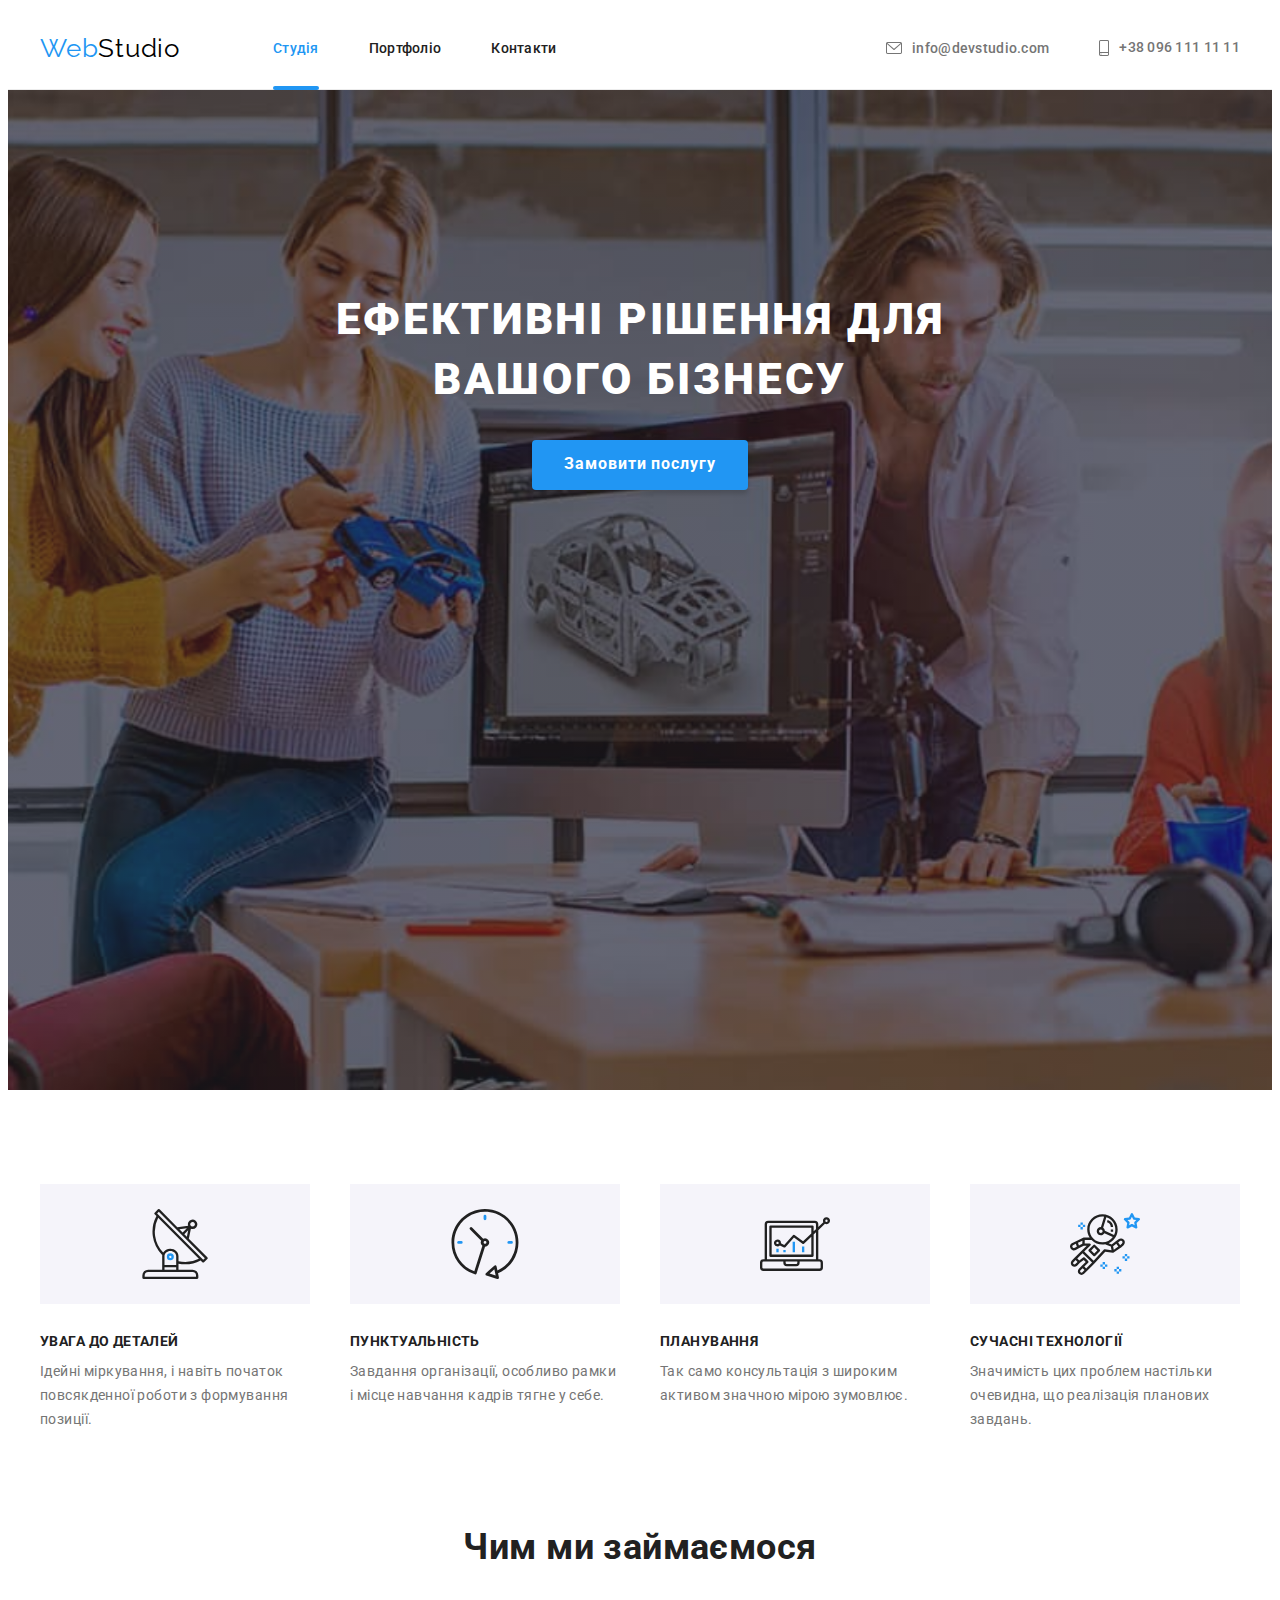
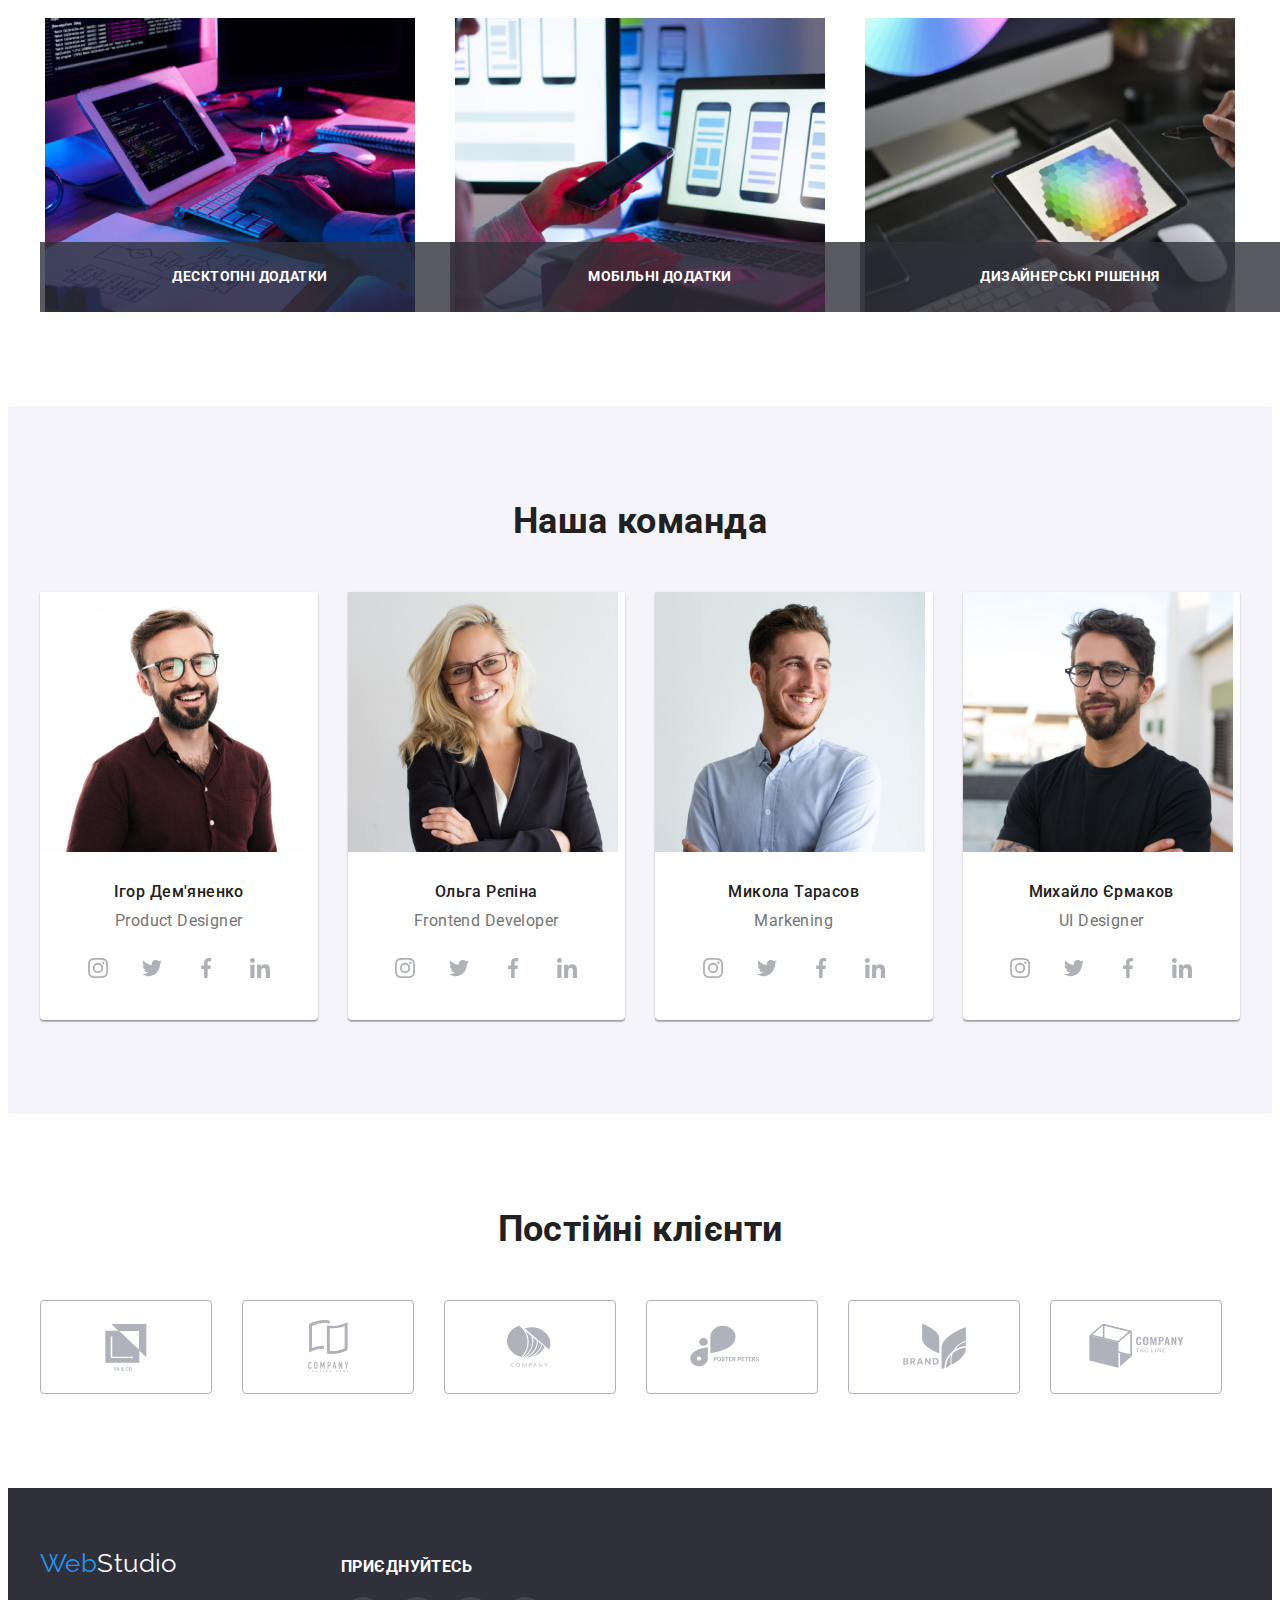
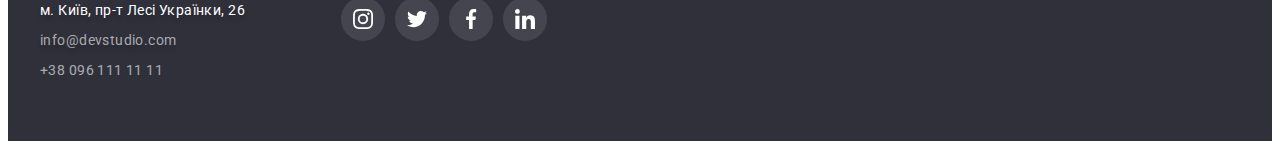
==== index.html @ f9967bc5 "hw-06 v1.0" ====
<!DOCTYPE html>
<html lang="uk">
  <head>
    <meta charset="UTF-8" />
    <meta http-equiv="X-UA-Compatible" content="IE=edge" />
    <meta name="viewport" content="width=device-width, initial-scale=1.0" />
    <title>Web Studio (Version 2.1)</title>
    <link rel="preconnect" href="https://fonts.googleapis.com" />
    <link rel="preconnect" href="https://fonts.gstatic.com" crossorigin />
    <link
      href="https://fonts.googleapis.com/css2?family=Raleway:wght@700&family=Roboto:wght@400;500;700;900&display=swap"
      rel="stylesheet"
    />
    <link
      rel="stylesheet"
      href="https://cdnjs.cloudflare.com/ajax/libs/modern-normalize/1.1.0/modern-normalize.min.css"
      integrity="sha512-wpPYUAdjBVSE4KJnH1VR1HeZfpl1ub8YT/NKx4PuQ5NmX2tKuGu6U/JRp5y+Y8XG2tV+wKQpNHVUX03MfMFn9Q=="
      crossorigin="anonymous"
      referrerpolicy="no-referrer"
    />
    <link rel="stylesheet" href="./css/styles.css" />
  </head>
  <body>
    <!--header-->
    <header class="header">
      <div class="container header-container">
        <nav class="nav">
          <a href="./index.html" class="header-logo item"
            >Web<span class="header-studio">Studio</span></a
          >
          <ul class="nav-list">
            <li class="item">
              <a href="./index.html" class="nav-link current">Студія</a>
            </li>
            <li class="item">
              <a href="./portfolio.html" class="nav-link">Портфоліо</a>
            </li>
            <li class="item"><a href="" class="nav-link">Контакти</a></li>
          </ul>
        </nav>
        <ul class="contacts">
          <li class="item">
            <a href="mailto:info@devstudio.com" class="contacts-link"
              ><svg class="icon-header" width="16" height="12">
                <use href="./images/icons.svg#icon-envelope"></use></svg
              >info@devstudio.com</a
            >
          </li>
          <li class="item">
            <a href="tel:+380961111111" class="contacts-link"
              ><svg class="icon-header" width="10" height="16">
                <use href="./images/icons.svg#icon-smartphone"></use></svg
              >+38 096 111 11 11</a
            >
          </li>
        </ul>
      </div>
    </header>
    <main>
      <!-- Hero -->
      <section class="hero section">
        <div class="container">
          <h1 class="hero-title">Ефективні рішення для вашого бізнесу</h1>
          <div class="hero-btn-pading">
            <button class="hero-button" type="button" data-modal-open>
              Замовити послугу
            </button>
          </div>
        </div>
      </section>
      <!-- Features -->
      <section class="features section">
        <div class="container">
          <h2 class="section-title visually-hidden">Особливості</h2>
          <ul class="features-list">
            <li class="item">
              <div class="item-bg">
                <svg class="icon-antenna" width="70" height="70">
                  <use href="./images/icons.svg#icon-antenna"></use>
                </svg>
              </div>
              <h3 class="features-subtitle">Увага до деталей</h3>
              <p class="features-text">
                Ідейні міркування, і навіть початок повсякденної роботи з
                формування позиції.
              </p>
            </li>
            <li class="item">
              <div class="item-bg">
                <svg class="icon-clock" width="70" height="70">
                  <use href="./images/icons.svg#icon-clock"></use>
                </svg>
              </div>
              <h3 class="features-subtitle">Пунктуальність</h3>
              <p class="features-text">
                Завдання організації, особливо рамки і місце навчання кадрів
                тягне у себе.
              </p>
            </li>
            <li class="item">
              <div class="item-bg">
                <svg class="icon-diagram" width="70" height="70">
                  <use href="./images/icons.svg#icon-diagram"></use>
                </svg>
              </div>
              <h3 class="features-subtitle">Планування</h3>
              <p class="features-text">
                Так само консультація з широким активом значною мірою зумовлює.
              </p>
            </li>
            <li class="item">
              <div class="item-bg">
                <svg class="icon-astronaut" width="70" height="70">
                  <use href="./images/icons.svg#icon-astronaut"></use>
                </svg>
              </div>
              <h3 class="features-subtitle">Сучасні технології</h3>
              <p class="features-text">
                Значимість цих проблем настільки очевидна, що реалізація
                планових завдань.
              </p>
            </li>
          </ul>
        </div>
      </section>
      <!--What we do-->
      <section class="activity section">
        <div class="container">
          <h2 class="section-title">Чим ми займаємося</h2>
          <ul class="activity-list">
            <li class="activity-item">
              <div class="activity-card">
                <p class="activity-text">Десктопні додатки</p>
                <img
                  src="./images/img-1.jpg"
                  alt="Десктопні додатки"
                  width="370"
                />
              </div>
            </li>
            <li class="activity-item">
              <div class="activity-card">
                <p class="activity-text">Мобільні додатки</p>
                <img
                  src="./images/img-2.jpg"
                  alt="Мобільні додатки"
                  width="370"
                />
              </div>
            </li>
            <li class="activity-item">
              <div class="activity-card">
                <p class="activity-text">Дизайнерські рішення</p>
                <img
                  src="./images/img-3.jpg"
                  alt="Дизайнерські рішення"
                  width="370"
                />
              </div>
            </li>
          </ul>
        </div>
      </section>
      <!--Our team-->
      <section class="team section">
        <div class="container">
          <h2 class="section-title">Наша команда</h2>
          <ul class="team-list">
            <li class="card-bg">
              <img
                class="team-img"
                src="./images/team-card-1.jpg"
                alt="Ігор Дем'яненко Product Designer"
                width="270"
              />
              <h3 class="team-person">Ігор Дем'яненко</h3>
              <p class="team-profession" lang="en">Product Designer</p>
              <div class="socials">
                <ul class="socials list">
                  <li class="socials-item">
                    <a
                      class="socials-link link"
                      href="https://instagram.com"
                      target="_blank"
                      rel="noopener noreferrer"
                      aria-label="Instagram icon"
                    >
                      <svg class="socials-icon" width="20" height="20">
                        <use href="./images/icons.svg#icon-instagram"></use>
                      </svg>
                    </a>
                  </li>
                  <li class="socials-item">
                    <a
                      class="socials-link link"
                      href="https://twitter.com"
                      aria-label="Twitter icon"
                      target="_blank"
                      rel="noopener noreferrer"
                    >
                      <svg class="socials-icon" width="20" height="20">
                        <use href="./images/icons.svg#icon-twitter"></use>
                      </svg>
                    </a>
                  </li>
                  <li class="socials-item">
                    <a
                      class="socials-link link"
                      href="https://facebook.com"
                      aria-label="Facebook icon"
                      target="_blank"
                      rel="noopener noreferrer"
                    >
                      <svg class="socials-icon" width="20" height="20">
                        <use href="./images/icons.svg#icon-facebook"></use>
                      </svg>
                    </a>
                  </li>
                  <li class="socials-item">
                    <a
                      class="socials-link link"
                      href="https://linkedin.com"
                      aria-label="LinkedIn icon"
                      target="_blank"
                      rel="noopener noreferrer"
                    >
                      <svg class="socials-icon" width="20" height="20">
                        <use href="./images/icons.svg#icon-linkedin"></use>
                      </svg>
                    </a>
                  </li>
                </ul>
              </div>
            </li>
            <li class="card-bg">
              <img
                class="team-img"
                src="./images/team-card-2.jpg"
                alt="Ольга Рєпіна Frontend Developer"
                width="270"
              />
              <h3 class="team-person">Ольга Рєпіна</h3>
              <p class="team-profession" lang="en">Frontend Developer</p>
              <div class="socials">
                <ul class="socials list">
                  <li class="socials-item">
                    <a
                      class="socials-link link"
                      href="https://instagram.com"
                      target="_blank"
                      rel="noopener noreferrer"
                      aria-label="Instagram icon"
                    >
                      <svg class="socials-icon" width="20" height="20">
                        <use href="./images/icons.svg#icon-instagram"></use>
                      </svg>
                    </a>
                  </li>
                  <li class="socials-item">
                    <a
                      class="socials-link link"
                      href="https://twitter.com"
                      aria-label="Twitter icon"
                      target="_blank"
                      rel="noopener noreferrer"
                    >
                      <svg class="socials-icon" width="20" height="20">
                        <use href="./images/icons.svg#icon-twitter"></use>
                      </svg>
                    </a>
                  </li>
                  <li class="socials-item">
                    <a
                      class="socials-link link"
                      href="https://facebook.com"
                      aria-label="Facebook icon"
                      target="_blank"
                      rel="noopener noreferrer"
                    >
                      <svg class="socials-icon" width="20" height="20">
                        <use href="./images/icons.svg#icon-facebook"></use>
                      </svg>
                    </a>
                  </li>
                  <li class="socials-item">
                    <a
                      class="socials-link link"
                      href="https://linkedin.com"
                      aria-label="LinkedIn icon"
                      target="_blank"
                      rel="noopener noreferrer"
                    >
                      <svg class="socials-icon" width="20" height="20">
                        <use href="./images/icons.svg#icon-linkedin"></use>
                      </svg>
                    </a>
                  </li>
                </ul>
              </div>
            </li>
            <li class="card-bg">
              <img
                class="team-img"
                src="./images/team-card-3.jpg"
                alt="Микола Тарасов Markening"
                width="270"
              />
              <h3 class="team-person">Микола Тарасов</h3>
              <p class="team-profession" lang="en">Markening</p>
              <div class="socials">
                <ul class="socials list">
                  <li class="socials-item">
                    <a
                      class="socials-link link"
                      href="https://instagram.com"
                      target="_blank"
                      rel="noopener noreferrer"
                      aria-label="Instagram icon"
                    >
                      <svg class="socials-icon" width="20" height="20">
                        <use href="./images/icons.svg#icon-instagram"></use>
                      </svg>
                    </a>
                  </li>
                  <li class="socials-item">
                    <a
                      class="socials-link link"
                      href="https://twitter.com"
                      aria-label="Twitter icon"
                      target="_blank"
                      rel="noopener noreferrer"
                    >
                      <svg class="socials-icon" width="20" height="20">
                        <use href="./images/icons.svg#icon-twitter"></use>
                      </svg>
                    </a>
                  </li>
                  <li class="socials-item">
                    <a
                      class="socials-link link"
                      href="https://facebook.com"
                      aria-label="Facebook icon"
                      target="_blank"
                      rel="noopener noreferrer"
                    >
                      <svg class="socials-icon" width="20" height="20">
                        <use href="./images/icons.svg#icon-facebook"></use>
                      </svg>
                    </a>
                  </li>
                  <li class="socials-item">
                    <a
                      class="socials-link link"
                      href="https://linkedin.com"
                      aria-label="LinkedIn icon"
                      target="_blank"
                      rel="noopener noreferrer"
                    >
                      <svg class="socials-icon" width="20" height="20">
                        <use href="./images/icons.svg#icon-linkedin"></use>
                      </svg>
                    </a>
                  </li>
                </ul>
              </div>
            </li>
            <li class="card-bg">
              <img
                class="team-img"
                src="./images/team-card-4.jpg"
                alt="Михайло Єрмаков UI Designer"
                width="270"
              />
              <h3 class="team-person">Михайло Єрмаков</h3>
              <p class="team-profession" lang="en">UI Designer</p>
              <div class="socials">
                <ul class="socials list">
                  <li class="socials-item">
                    <div class="icon-wrapper">
                      <a
                        class="socials-link link"
                        href="https://instagram.com"
                        target="_blank"
                        rel="noopener noreferrer"
                        aria-label="Instagram icon"
                      >
                        <svg class="socials-icon" width="20" height="20">
                          <use href="./images/icons.svg#icon-instagram"></use>
                        </svg>
                      </a>
                    </div>
                  </li>
                  <li class="socials-item">
                    <div class="icon-wrapper">
                      <a
                        class="socials-link link"
                        href="https://twitter.com"
                        aria-label="Twitter icon"
                        target="_blank"
                        rel="noopener noreferrer"
                      >
                        <svg class="socials-icon" width="20" height="20">
                          <use href="./images/icons.svg#icon-twitter"></use>
                        </svg>
                      </a>
                    </div>
                  </li>
                  <li class="socials-item">
                    <div class="icon-wrapper">
                      <a
                        class="socials-link link"
                        href="https://facebook.com"
                        aria-label="Facebook icon"
                        target="_blank"
                        rel="noopener noreferrer"
                      >
                        <svg class="socials-icon" width="20" height="20">
                          <use href="./images/icons.svg#icon-facebook"></use>
                        </svg>
                      </a>
                    </div>
                  </li>
                  <li class="socials-item">
                    <div class="icon-wrapper">
                      <a
                        class="socials-link link"
                        href="https://linkedin.com"
                        aria-label="LinkedIn icon"
                        target="_blank"
                        rel="noopener noreferrer"
                      >
                        <svg class="socials-icon" width="20" height="20">
                          <use href="./images/icons.svg#icon-linkedin"></use>
                        </svg>
                      </a>
                    </div>
                  </li>
                </ul>
              </div>
            </li>
          </ul>
        </div>
      </section>
      <!--Our clients-->
      <section class="clients section">
        <div class="container">
          <h2 class="section-title">Постійні клієнти</h2>
          <ul class="clients-list">
            <li class="clients-item">
              <a class="clients-link" href=""
                ><svg class="clients-icon" width="106" height="60">
                  <use href="./images/icons.svg#icon-client1"></use></svg
              ></a>
            </li>
            <li class="clients-item">
              <a class="clients-link" href="">
                <svg class="clients-icon" width="106" height="60">
                  <use href="./images/icons.svg#icon-client2"></use>
                </svg>
              </a>
            </li>
            <li class="clients-item">
              <a class="clients-link" href=""
                ><svg class="clients-icon" width="106" height="60">
                  <use href="./images/icons.svg#icon-client3"></use></svg
              ></a>
            </li>
            <li class="clients-item">
              <a class="clients-link" href=""
                ><svg class="clients-icon" width="106" height="60">
                  <use href="./images/icons.svg#icon-client4"></use></svg
              ></a>
            </li>
            <li class="clients-item">
              <a class="clients-link" href=""
                ><svg class="clients-icon" width="106" height="60">
                  <use href="./images/icons.svg#icon-client5"></use></svg
              ></a>
            </li>
            <li class="clients-item">
              <a class="clients-link" href=""
                ><svg class="clients-icon" width="106" height="60">
                  <use href="./images/icons.svg#icon-client6"></use></svg
              ></a>
            </li>
          </ul>
        </div>
      </section>
    </main>
    <!--Footer-->
    <footer class="footer">
      <div class="container main-block">
        <div class="footer-block">
          <a href="./index.html" class="footer-logo"
            >Web<span class="footer-studio">Studio</span></a
          >
          <address class="adress-style">
            <ul class="footer-contacts">
              <li>
                <a
                  href="https://goo.gl/maps/3AbPHXzuyrKdPbz98"
                  target="_blank"
                  rel="noreferrer noopener"
                  class="adress-link"
                  >м. Київ, пр-т Лесі Українки, 26</a
                >
              </li>
              <li>
                <a href="mailto:info@devstudio.com" class="adress-mail"
                  >info@devstudio.com</a
                >
              </li>
              <li>
                <a href="tel:+380961111111" class="adress-phone"
                  >+38 096 111 11 11</a
                >
              </li>
            </ul>
          </address>
        </div>
        <div class="join">
          <h3 class="join-title">Приєднуйтесь</h3>
          <div class="footer-socials">
            <ul class="socials list">
              <li class="footer socials-item">
                <a
                  class="socials-link link"
                  href="https://instagram.com"
                  target="_blank"
                  rel="noopener noreferrer"
                  aria-label="Instagram icon"
                >
                  <svg class="socials-icon" width="20" height="20">
                    <use href="./images/icons.svg#icon-instagram"></use>
                  </svg>
                </a>
              </li>
              <li class="socials-item">
                <a
                  class="socials-link link"
                  href="https://twitter.com"
                  aria-label="Twitter icon"
                  target="_blank"
                  rel="noopener noreferrer"
                >
                  <svg class="socials-icon" width="20" height="20">
                    <use href="./images/icons.svg#icon-twitter"></use>
                  </svg>
                </a>
              </li>
              <li class="socials-item">
                <a
                  class="socials-link link"
                  href="https://facebook.com"
                  aria-label="Facebook icon"
                  target="_blank"
                  rel="noopener noreferrer"
                >
                  <svg class="socials-icon" width="20" height="20">
                    <use href="./images/icons.svg#icon-facebook"></use>
                  </svg>
                </a>
              </li>
              <li class="socials-item">
                <a
                  class="socials-link link"
                  href="https://linkedin.com"
                  aria-label="LinkedIn icon"
                  target="_blank"
                  rel="noopener noreferrer"
                >
                  <svg class="socials-icon" width="20" height="20">
                    <use href="./images/icons.svg#icon-linkedin"></use>
                  </svg>
                </a>
              </li>
            </ul>
          </div>
        </div>
      </div>
    </footer>
    <!--Modal window-->
    <div class="backdrop is-hidden" data-modal>
      <div class="modal">
        <button class="button-close" data-modal-close>
          <svg class="icon-modal" width="18" height="18">
            <use href="./images/icons.svg#icon-close-black"></use>
          </svg>
        </button>
      </div>
    </div>
    <!--Code injected by love server-->
    <script src="./js/modal.js">
      
    </script>
  </body>
</html>
---- css/styles.css ----
:root {
  --primery-text-color: #757575;
  --primery-black-color: #212121;
  --header-logo-black-color: #000000;
  --primery-white-color: #ffffff;
  --accent-color: #2196f3;
  --footer-contacts-color: rgba(255, 255, 255, 0.6);
  --primery-background-color: #f5f5f5;
  --background-color: #2f303a;
  --background-white-color: #ffffff;
  --background-team-button-color: #f5f4fa;
  --portfolio-border-color: #eeeeee;
  --social-icon-background-color: rgba(255, 255, 255, 0.1);
  --anim-fast: 300ms ease-out;
}

body {
  font-size: 14px;
  font-family: "Roboto", sans-serif;
  letter-spacing: 0.03em;
  background-color: var(--background-white-color);
  color: var(--primery-text-color);
}

.current {
  color: var(--accent-color);
}

ul {
  list-style: none;
  margin: 0;
  padding: 0;
}

h1,
h2,
h3,
h4,
h5,
h6,
p {
  margin: 0;
}

img {
  display: block;
  max-width: 100%;
  height: auto;
}

.container {
  width: 1200px;
  padding-right: 15px;
  padding-left: 15px;
  margin-top: 0;
  margin-bottom: 0;
  margin-left: auto;
  margin-right: auto;

  /* outline: 2px solid red;
  outline-offset: -2px; */
}

.section {
  padding-top: 94px;
  padding-bottom: 94px;
}

.visually-hidden {
  position: absolute;
  white-space: nowrap;
  width: 1px;
  height: 1px;
  overflow: hidden;
  border: 0;
  padding: 0;
  clip: rect(0 0 0 0);
  clip-path: inset(50%);
  margin: -1px;
}

/* header */
.header {
  border-bottom: 1px solid #ececec;
}

.header-container {
  display: flex;
}

/* header logo */
.header-logo {
  margin-right: 93px;
  font-family: "Raleway";
  font-size: 26px;
  line-height: 1.2;
  letter-spacing: 0.03em;
  text-decoration: none;

  color: var(--accent-color);
}

.header-studio {
  color: var(--header-logo-black-color);
}

/* nav */
.nav,
.nav-list,
.contacts {
  display: flex;
  align-items: center;
}

.contacts {
  margin-left: auto;
}

.nav-list .item,
.contacts .item {
  padding-top: 32px;
  padding-bottom: 32px;
  margin-right: 50px;
}

.nav-list .item:last-child,
.contacts .item:last-child {
  margin-right: 0;
}

.nav-link,
.contacts-link {
  font-weight: 500;
  line-height: 1.14;
  letter-spacing: 0.02em;
  text-decoration: none;

  color: var(--primery-text-color);

  transition-property: color;
  transition-duration: 250ms;
  transition-timing-function: cubic-bezier(0.4, 0, 0.2, 1);
}

.nav-link {
  color: var(--primery-black-color);
}

.nav-link.current {
  color: var(--accent-color);
}

.nav-link:hover,
.nav-link:focus,
.contacts-link:hover,
.contacts-link:focus {
  color: var(--accent-color);
}

.contacts-link {
  display: flex;
  align-items: center;
}

.icon-header {
  margin-right: 10px;

  fill: currentColor;
}

.icon-envelope:hover,
.icon-envelope:focus,
.icon-smartphone:hover,
.icon-smartphone:focus {
  fill: var(--accent-color);
}

.item {
  position: relative;
}

.current::after {
  content: "";
  position: absolute;
  width: 100%;
  height: 4px;
  left: 0;
  bottom: -1px;
  border-radius: 2px;

  background-color: var(--accent-color);

  transition-property: background-color;
  transition-duration: 250ms;
  transition-timing-function: cubic-bezier(0.4, 0, 0.2, 1);
}

/* hero */
.hero {
  max-width: 1600px;
  height: 600px;
  margin: 0 auto;
  padding: 200px 0;
  text-align: center;

  background-color: var(--background-color);
  background-image: linear-gradient(
      rgba(47, 48, 58, 0.4),
      rgba(47, 48, 58, 0.4)
    ),
    url(../images/background-image.jpg);
  background-repeat: no-repeat;
  background-size: cover;
  background-position: center;
}

.hero-title {
  max-width: 696px;
  margin-bottom: 30px;
  margin-right: auto;
  margin-left: auto;
  font-weight: 900;
  font-size: 44px;
  line-height: 1.36;
  letter-spacing: 0.06em;
  text-transform: uppercase;

  color: var(--primery-white-color);
}

.hero-button {
  display: block;
  min-width: 216px;
  min-height: 50px;
  margin-right: auto;
  margin-left: auto;
  border: none;
  cursor: pointer;
  font-family: inherit;
  font-weight: 700;
  font-size: 16px;
  line-height: 1.9;
  align-items: center;
  letter-spacing: 0.06em;

  color: var(--primery-white-color);
  background-color: var(--accent-color);
  box-shadow: 0px 4px 4px rgba(0, 0, 0, 0.15);
  border-radius: 4px;

  transition-property: color, background-color;
  transition-duration: 250ms;
  transition-timing-function: cubic-bezier(0.4, 0, 0.2, 1);
}

.hero-button:hover,
.hero-button:focus {
  color: var(--primery-black-color);
  background-color: var(--background-white-color);
}

/* features */
.features {
  padding-bottom: 0;
}

.features-list {
  display: flex;
  flex-wrap: wrap;
  justify-content: space-between;
}

.features-list .item {
  display: flex;
  flex-direction: column;
  width: 270px;
}

.item-bg {
  display: flex;
  margin-bottom: 30px;
  justify-content: center;
  align-items: center;
  height: 120px;
  width: 100%;
  background-color: #f5f4fa;
}

.section-title {
  margin-bottom: 50px;
  font-size: 36px;
  line-height: 1.17;
  text-align: center;

  color: var(--primery-black-color);
}

.features-subtitle {
  margin-bottom: 10px;
  font-size: 14px;
  line-height: 1.14;
  text-transform: uppercase;

  color: var(--primery-black-color);
}

.features-text {
  line-height: 1.71;
}

/* activity */
.activity-list {
  display: flex;
}

.activity-item {
  width: calc((100% - 60px) / 3);
}

.activity-item:not(:last-child) {
  margin-right: 30px;
}

.activity-card {
  position: relative;
  display: flex;
  justify-content: center;
  align-items: center;
}

.activity-text {
  position: absolute;
  left: 0;
  bottom: 0;
  /* display: flex;
  display: flex;
  justify-content: center;
  align-items: center; */
  width: 100%;
  margin: 0;
  /* height: 24%; */
  font-weight: 700;
  line-height: 1.14;
  text-align: center;
  padding: 27px 20px;
  text-transform: uppercase;

  color: #ffffff;
  background: rgba(47, 48, 58, 0.8);
}

/* team */
.team {
  background-color: var(--background-team-button-color);
}

.team-list {
  display: flex;
}

.card-bg {
  width: calc((100% - 90px) / 4);
  padding-bottom: 30px;
}

.card-bg:not(:last-child) {
  margin-right: 30px;
}

.team-img {
  margin-bottom: 30px;
}

.team-person {
  margin-bottom: 10px;
  font-weight: 500;
  font-size: 16px;
  line-height: 1.2;
  text-align: center;

  color: var(--primery-black-color);
}

.team-profession {
  margin-bottom: 16px;
  font-size: 16px;
  line-height: 1.2;
  text-align: center;
}

.card-bg {
  background: #ffffff;
  box-shadow: 0px 1px 3px rgba(0, 0, 0, 0.12), 0px 1px 1px rgba(0, 0, 0, 0.14),
    0px 2px 1px rgba(0, 0, 0, 0.2);
  border-radius: 0px 0px 4px 4px;
}

.socials {
  display: flex;
  justify-content: center;
  align-items: center;
  gap: 10px;
}

.socials-link {
  display: flex;
  justify-content: center;
  align-items: center;
  width: 44px;
  height: 44px;
  border-radius: 50%;
  color: #afb1b8;

  transition-property: color, background-color;
  transition-duration: 250ms;
  transition-timing-function: cubic-bezier(0.4, 0, 0.2, 1);
}

.socials-icon {
  fill: currentColor;
}

.socials-link:hover,
.socials-link:focus {
  color: #ffffff;
  background-color: var(--accent-color);
}

/* Our clients */
.clients .section {
  padding-top: 0;
  padding-bottom: 84px;
}

.clients-list {
  display: flex;
  gap: 30px;
}

.clients-link {
  display: flex;
  justify-content: center;
  align-items: center;
  width: 170px;
  height: 92px;
  border: 1px solid #afb1b8;
  border-radius: 4px;
  color: #afb1bb;

  /* transition: transform 250ms cubic-bezier(0.4, 0, 0.2, 1); */
  transition-property: color, border-color;
  transition-duration: 250ms;
  transition-timing-function: cubic-bezier(0.4, 0, 0.2, 1);
}

.clients-link:hover,
.clients-link:focus {
  border-color: var(--accent-color);
  color: var(--accent-color);
}

.clients-icon {
  fill: currentColor;
}

/* footer */
.footer {
  padding: 60px 0;
  background-color: var(--background-color);
}

.main-block {
  display: flex;
  align-items: baseline;
  gap: 70px;
}

.footer-block {
  min-width: 231px;
}

.adress-style {
  font-style: normal;
}

.footer-logo {
  display: block;
  margin-bottom: 20px;
  font-family: "Raleway";
  font-size: 26px;
  line-height: 1.2;
  text-decoration: none;

  color: var(--accent-color);
}

.footer-studio {
  color: var(--primery-white-color);
}

.footer-contacts {
  display: flex;
  flex-direction: column;
  gap: 9px;
}

.adress-link,
.adress-mail,
.adress-phone {
  line-height: 1.5;
  text-decoration: none;

  color: rgba(255, 255, 255, 0.6);
}

.adress-link {
  color: var(--primery-white-color);
}

.adress-link,
.adress-mail {
  padding-bottom: 9px;
  text-shadow: 0px 4px 4px rgba(0, 0, 0, 0.25);
}

.adress-mail,
.adress-phone {
  transition-property: color;
  transition-duration: 250ms;
  transition-timing-function: cubic-bezier(0.4, 0, 0.2, 1);
}

.adress-mail:hover,
.adress-mail:focus,
.adress-phone:hover,
.adress-phone:focus {
  color: var(--accent-color);
}

.join {
  display: flex;
  flex-direction: column;
}

.join-title {
  margin-bottom: 20px;
  line-height: 1.14;
  text-transform: uppercase;
  color: #ffffff;
}

.footer .socials-item {
  padding: 0;
  gap: 10px;
}

.footer .socials-link {
  display: flex;
  align-items: center;
  justify-content: center;
  width: 44px;
  height: 44px;
  border-radius: 50%;

  color: #ffffff;
  background-color: var(--social-icon-background-color);

  transition-property: background-color;
  transition-duration: 250ms;
  transition-timing-function: cubic-bezier(0.4, 0, 0.2, 1);
}

.footer .socials-link:hover,
.footer .socials-link:focus {
  background-color: var(--accent-color);
}

/* .socials-icon {
  fill: currentColor;
} */

/* portfolio */
.portfolio-title {
  font-size: 18px;
  line-height: 2;
  letter-spacing: 0.06em-;
}

.button-list {
  display: flex;
  justify-content: center;
  gap: 8px;
  margin-bottom: 50px;
}

.portfolio-button {
  display: block;
  min-width: 73px;
  min-height: 38px;
  padding: 6px 22px;
  border: none;
  border-radius: 4px;
  cursor: pointer;
  font-family: inherit;
  font-weight: 500;
  font-size: 16px;
  letter-spacing: 0.03em;
  line-height: 1.63;

  color: var(--primery-black-color);
  background: var(--background-team-button-color);

  /* transition: transform 250ms cubic-bezier(0.4, 0, 0.2, 1); */
  transition-property: color, background-color, box-shadow;
  transition-duration: 250ms;
  transition-timing-function: cubic-bezier(0.4, 0, 0.2, 1);
}

.portfolio-button:hover:hover,
.portfolio-button:focus:focus {
  color: var(--primery-white-color);
  background-color: var(--accent-color);
  box-shadow: 0px 4px 4px rgba(0, 0, 0, 0.25);
}

.project {
  display: flex;
  flex-wrap: wrap;
}

.project-item {
  position: relative;
  width: calc((100% - 60px) / 3);
  margin-right: 30px;
  margin-bottom: 30px;
  background: var(--background-white-color);
}

.project-item:nth-child(3n) {
  margin-right: 0;
}

.project-item:nth-last-child(-n + 3) {
  margin-bottom: 0;
}

.project-thumb {
  position: relative;
  overflow: hidden;
  /* display: flex;
  align-items: center;
  justify-content: center; */
}

.overlay-text {
  position: absolute;
  left: 0;
  bottom: 0;
  transform: translateY(100%);
  width: 100%;
  height: 100%;
  padding: 63px 24px;
  font-size: 18px;
  line-height: 1.56;
  letter-spacing: 0.03em;
  background-color: var(--accent-color);
  color: var(--primery-white-color);

  transition-property: transform;
  transition-duration: 250ms;
  transition-timing-function: cubic-bezier(0.4, 0, 0.2, 1);
}

.project-link:hover .overlay-text {
  transform: translateY(0);
}

.project-link {
  display: block;
  text-decoration: none;
  color: var(--primery-text-color);

  transition-property: box-shadow;
  transition-duration: 250ms;
  transition-timing-function: cubic-bezier(0.4, 0, 0.2, 1);
}

.project-link:hover,
.project-link:focus {
  box-shadow: 0px 1px 1px rgba(0, 0, 0, 0.12), 0px 4px 4px rgba(0, 0, 0, 0.06),
    1px 4px 6px rgba(0, 0, 0, 0.16);
}

.project-description {
  padding: 20px 24px;
  border-bottom: 1px solid var(--portfolio-border-color);
  border-right: 1px solid var(--portfolio-border-color);
  border-left: 1px solid var(--portfolio-border-color);
}

.project-title {
  margin-bottom: 4px;
  font-size: 18px;
  line-height: 2;
  letter-spacing: 0.06em;

  color: var(--primery-black-color);
}

.project-text {
  font-size: 16px;
  line-height: 1.88;
}

/* modul window */
.backdrop.is-hidden {
  visibility: hidden;
  opacity: 0;
  pointer-events: none;
}

.backdrop {
  position: fixed;
  top: 0;
  left: 0;
  width: 100%;
  height: 100%;

  background: rgba(0, 0, 0, 0.2);
  opacity: 1;
  transition: visibility 250ms cubic-bezier(0.4, 0, 0.2, 1), opacity 250ms cubic-bezier(0.4, 0, 0.2, 1);
}

.backdrop.is-hidden .modal {
  transform: translate(-50%, -50%) scale(0.8);
}

.modal {
  position: absolute;
  top: 50%;
  left: 50%;

  min-width: 528px;
  min-height: 581px;
  padding: 8px;
  text-align: end;

  background-color:#ffffff;
  box-shadow: 0px 1px 3px rgba(0, 0, 0, 0.12), 0px 1px 1px rgba(0, 0, 0, 0.14), 0px 2px 1px rgba(0, 0, 0, 0.2);
  border-radius: 4px;

  transform: translate(-50%, -50%) scale(1);
  transition: transform 250ms cubic-bezier(0.4, 0, 0.2, 1);
}

.button-close {
  width: 30px;
  height: 30px;
  background: #FFFFFF;
  border: 1px solid rgba(0, 0, 0, 0.1);
  cursor: pointer;
  border-radius: 50%;
}

.icon-modal {
  width: 100%;
  height: 100%;
}
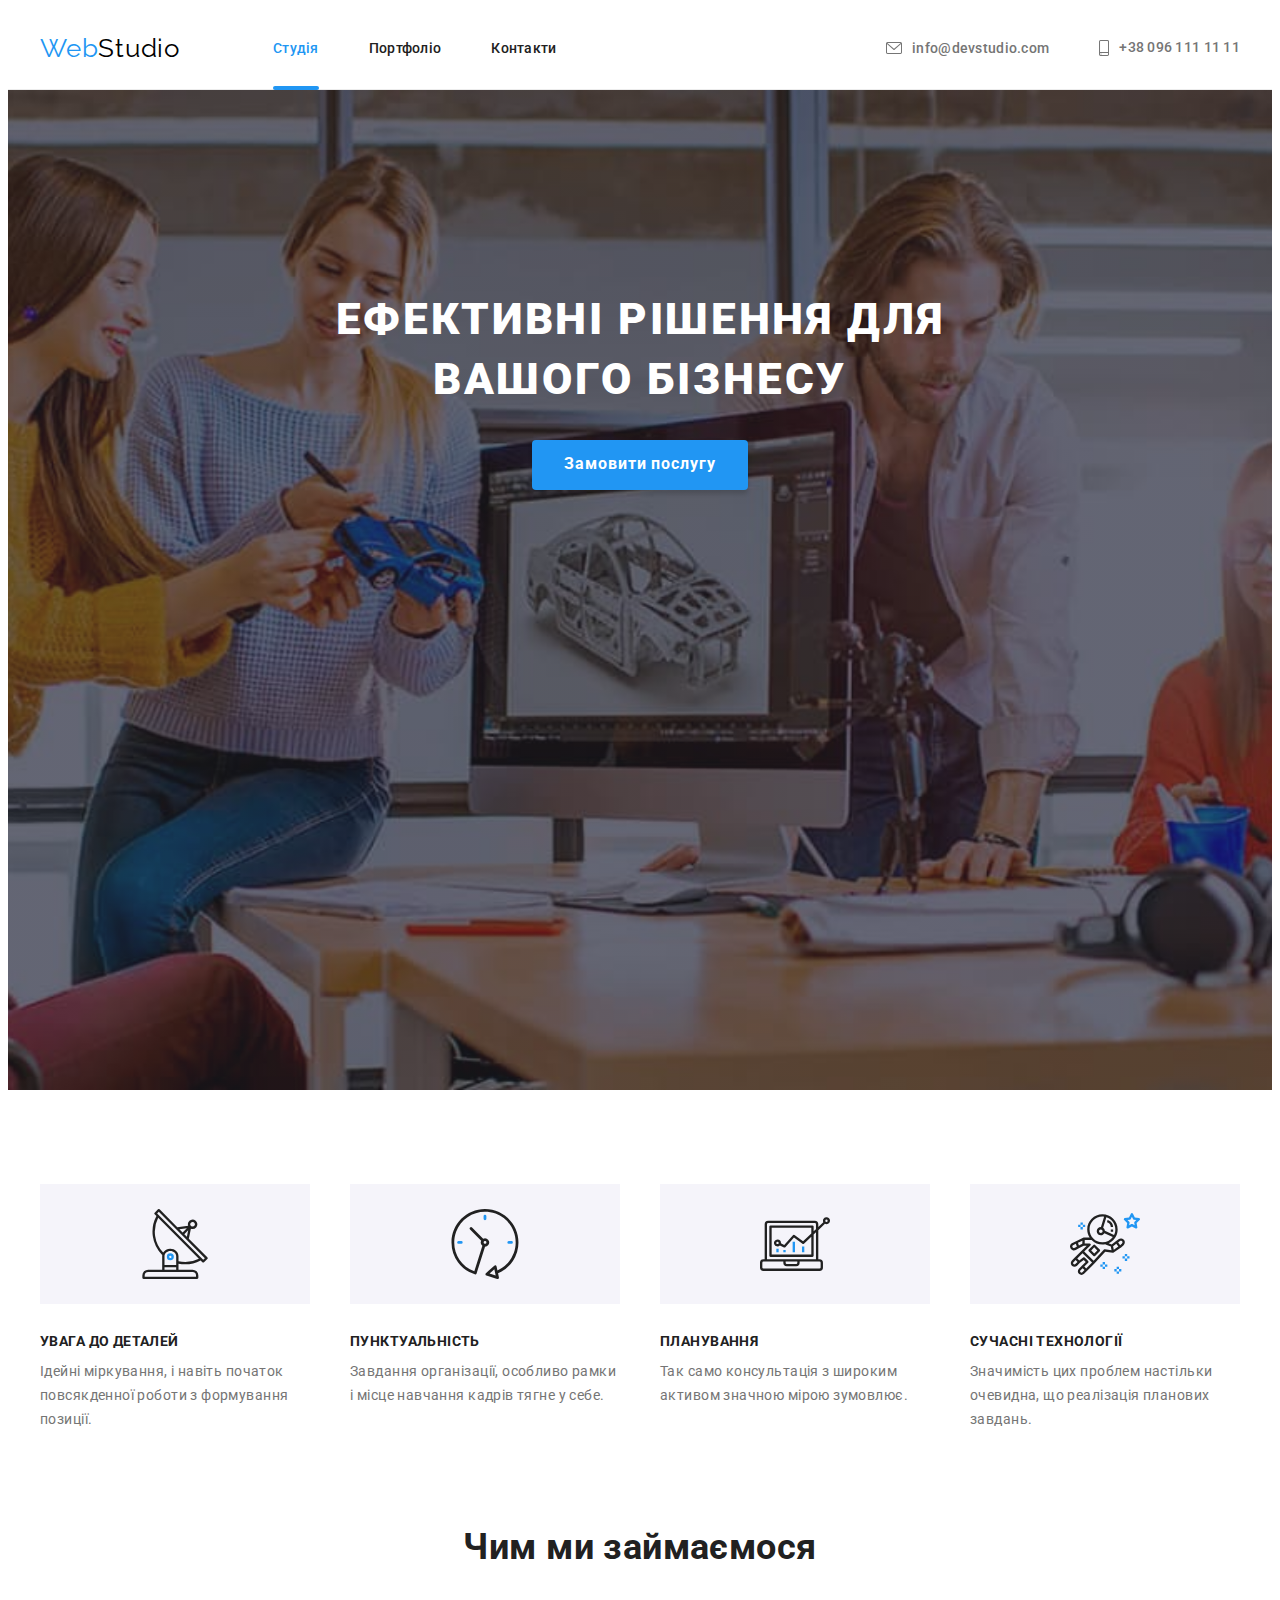
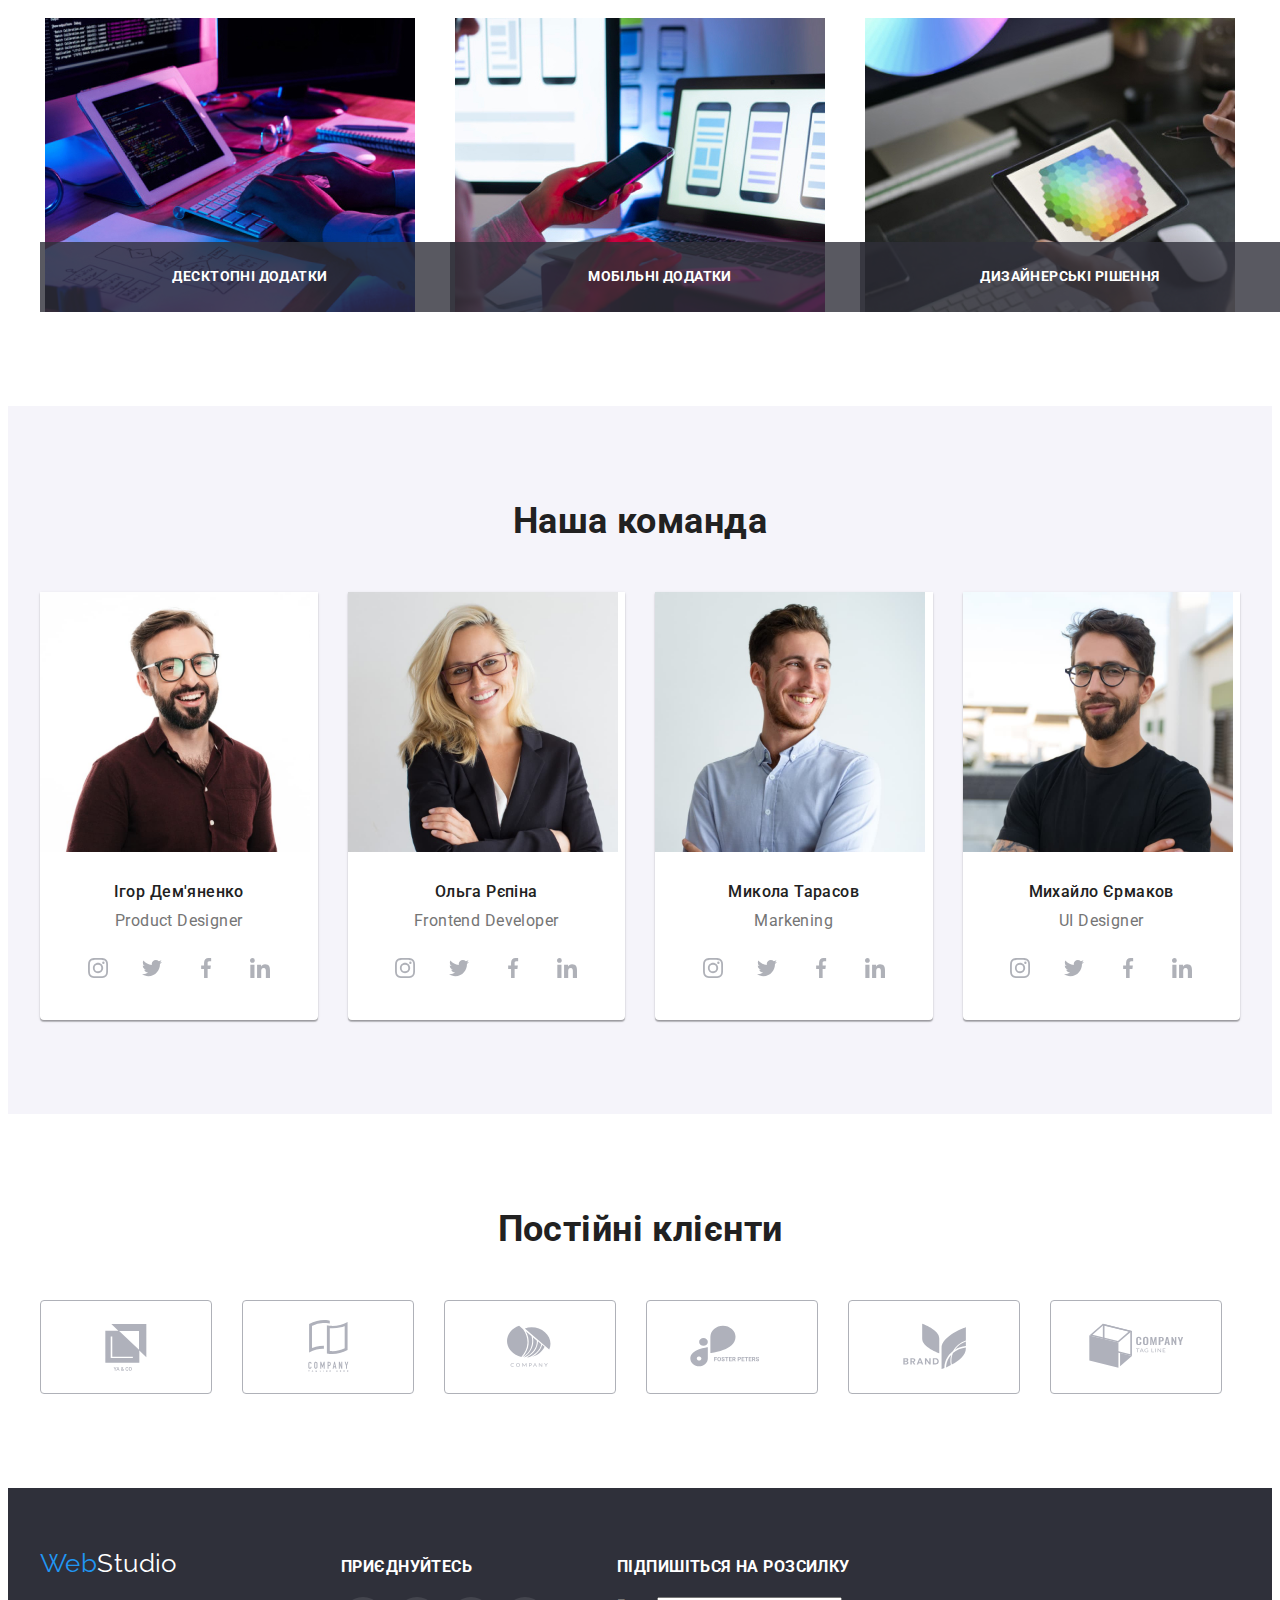
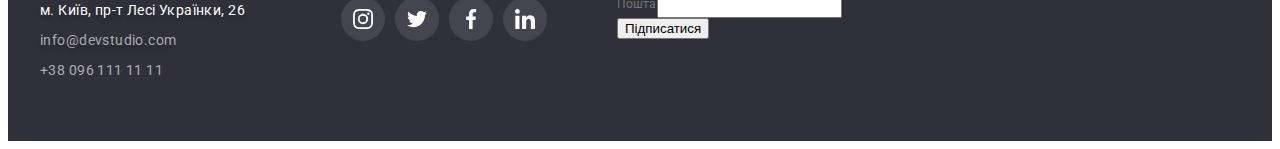
==== commit 1b89d71f: "hw-06 v1.1" ====
--- a/index.html
+++ b/index.html
@@ -577,6 +577,14 @@
             </ul>
           </div>
         </div>
+        <div class="mailing-list">
+          <h3 class="mailing-title">Підпишіться на розсилку</h3>
+          <div class="mailing-box">
+            <label for="email" class="form-label">Пошта</label>
+            <input type="email" name="email" id="email" class="mailing-form" />
+          </div>
+          <button type="submit" class="sign-up">Підписатися</button>
+        </div>
       </div>
     </footer>
     <!--Modal window-->
@@ -587,11 +595,70 @@
             <use href="./images/icons.svg#icon-close-black"></use>
           </svg>
         </button>
+        <div class="form-modal">
+            <p class="modal-text">Залиште свої дані, ми вам передзвонимо</p>
+          <form action="feedback" autocomplete="on" novalidate>
+            <div class="all">
+            <div class="form-field">
+              <label for="name" class="form-label">Ім'я</label>
+              <div class="wrapper-form-input">
+              <svg class="modal-icon" width="18" height="18">
+                <use href="./images/icons.svg#icon-person"></use>
+              </svg>
+              <input type="name" name="name" id="name" class="form-input" />
+            </div>
+            </div>
+            <div class="form-field">
+              <label for="tel" class="form-label">Телефон</label>
+              <div class="wrapper-form-input">
+                <svg class="modal-icon" width="18" height="18">
+                  <use href="./images/icons.svg#icon-phone"></use>
+                </svg>
+              <input
+                type="tel"
+                name="phone_number"
+                id="tel"
+                class="form-input"
+              />
+            </div>
+            </div>
+            <div class="form-field">
+              <label for="email" class="form-label">Пошта</label>
+              <div class="wrapper-form-input">
+                <svg class="modal-icon" width="18" height="18">
+                  <use href="./images/icons.svg#icon-email"></use>
+                </svg>
+              <input type="email" name="email" id="email" class="form-input" />
+            </div>
+          </div>
+            <div class="form-field">
+              <label for="comment" class="form-label">Коментар</label>
+              <div class="wrapper-form-textarea">
+              <textarea
+                name="comment"
+                id="comment"
+                class="textarea-input"
+              ></textarea>
+            </div>
+            </div>
+          </div>
+            <div class="checkbox-field">
+              <input
+                type="checkbox"
+                name="policy"
+                value=""
+                id="policy"
+                class="checkbox"
+              /><label for="policy" class="form-policy"
+                >Погоджуюся з розсилкою та приймаю <a class="policy-link" href="">Умови договору</a>
+              </label>
+            </div>
+            <button type="submit" class="modal-button">Відправити</button>
+          </form>
+        </div>
       </div>
     </div>
     <!--Code injected by love server-->
-    <script src="./js/modal.js">
-      
-    </script>
+    <script src="./js/modal.js"></script>
   </body>
 </html>
--- a/css/styles.css
+++ b/css/styles.css
@@ -204,10 +204,8 @@
   text-align: center;
 
   background-color: var(--background-color);
-  background-image: linear-gradient(
-      rgba(47, 48, 58, 0.4),
-      rgba(47, 48, 58, 0.4)
-    ),
+  background-image: linear-gradient(rgba(47, 48, 58, 0.4),
+      rgba(47, 48, 58, 0.4)),
     url(../images/background-image.jpg);
   background-repeat: no-repeat;
   background-size: cover;
@@ -542,7 +540,8 @@
   flex-direction: column;
 }
 
-.join-title {
+.join-title,
+.mailing-title {
   margin-bottom: 20px;
   line-height: 1.14;
   text-transform: uppercase;
@@ -578,6 +577,14 @@
 /* .socials-icon {
   fill: currentColor;
 } */
+
+.mailing-box {
+  display: flex;
+}
+
+.mailing-label {
+  visibility: hidden;
+}
 
 /* portfolio */
 .portfolio-title {
@@ -728,7 +735,8 @@
 
   background: rgba(0, 0, 0, 0.2);
   opacity: 1;
-  transition: visibility 250ms cubic-bezier(0.4, 0, 0.2, 1), opacity 250ms cubic-bezier(0.4, 0, 0.2, 1);
+  transition: visibility 250ms cubic-bezier(0.4, 0, 0.2, 1),
+    opacity 250ms cubic-bezier(0.4, 0, 0.2, 1);
 }
 
 .backdrop.is-hidden .modal {
@@ -745,8 +753,9 @@
   padding: 8px;
   text-align: end;
 
-  background-color:#ffffff;
-  box-shadow: 0px 1px 3px rgba(0, 0, 0, 0.12), 0px 1px 1px rgba(0, 0, 0, 0.14), 0px 2px 1px rgba(0, 0, 0, 0.2);
+  background-color: #ffffff;
+  box-shadow: 0px 1px 3px rgba(0, 0, 0, 0.12), 0px 1px 1px rgba(0, 0, 0, 0.14),
+    0px 2px 1px rgba(0, 0, 0, 0.2);
   border-radius: 4px;
 
   transform: translate(-50%, -50%) scale(1);
@@ -756,7 +765,7 @@
 .button-close {
   width: 30px;
   height: 30px;
-  background: #FFFFFF;
+  background: #ffffff;
   border: 1px solid rgba(0, 0, 0, 0.1);
   cursor: pointer;
   border-radius: 50%;
@@ -765,4 +774,126 @@
 .icon-modal {
   width: 100%;
   height: 100%;
-}+}
+
+.form-modal {
+  width: 448px;
+  margin-top: 2px;
+  margin-right: auto;
+  margin-left: auto;
+  outline: 1px solid tomato;
+}
+
+.modal-text {
+  margin-bottom: 12px;
+  font-weight: 700;
+  font-size: 20px;
+  line-height: 1.15;
+  text-align: center;
+  letter-spacing: 0.03em;
+
+  color: var(--primery-black-color);
+}
+
+.form-field {
+  display: flex;
+  flex-direction: column;
+  text-align: start;
+  margin-bottom: 10px;
+}
+
+.form-label {
+  margin-bottom: 4px;
+  font-size: 12px;
+  line-height: 1.17;
+  letter-spacing: 0.01em;
+
+  color: var(--primery-text-color);
+}
+
+.wrapper-form-input {
+  display: flex;
+  justify-content: center;
+  align-items: center;
+  padding: 10px 11px;
+  height: 40px;
+
+  border: 1px solid rgba(33, 33, 33, 0.2);
+  border-radius: 4px;
+}
+
+.form-input {
+  width: 100%;
+  margin-left: 12px;
+  padding: 0;
+  border: 0;
+}
+
+.wrapper-form-textarea {
+  display: flex;
+  justify-content: center;
+  align-items: center;
+  padding: 11px 15px;
+  min-height: 120px;
+
+  border: 1px solid rgba(33, 33, 33, 0.2);
+  border-radius: 4px;
+}
+
+.textarea-input {
+  resize: vertical;
+  width: 416px;
+  min-height: 96px;
+  border: 0;
+  padding: 0;
+}
+
+.checkbox-field {
+  display: flex;
+  justify-content: center;
+  align-items: center;
+  margin-top: 20px;
+  margin-bottom: 30px;
+}
+
+.form-policy {
+  margin-left: 8.38px;
+  line-height: 1.71;
+
+  color: #757575;
+}
+
+.policy-link {
+  margin-top: 20px;
+  margin-bottom: 30px;
+
+  line-height: 1.71;
+
+  text-decoration-line: underline;
+  color: #2196f3;
+}
+
+.modal-button {
+  display: block;
+  margin-right: auto;
+  margin-left: auto;
+  margin-bottom: 32px;
+  padding: 0;
+  width: 200px;
+  height: 50px;
+
+  border: none;
+  border-radius: 4px;
+  background: #188ce8;
+  box-shadow: 0px 4px 4px rgba(0, 0, 0, 0.15);
+  cursor: pointer;
+
+  font-family: inherit;
+  font-weight: 700;
+  font-size: 16px;
+  line-height: 1.88;
+  
+  letter-spacing: 0.06em;
+
+  color: var(--primery-white-color);
+}
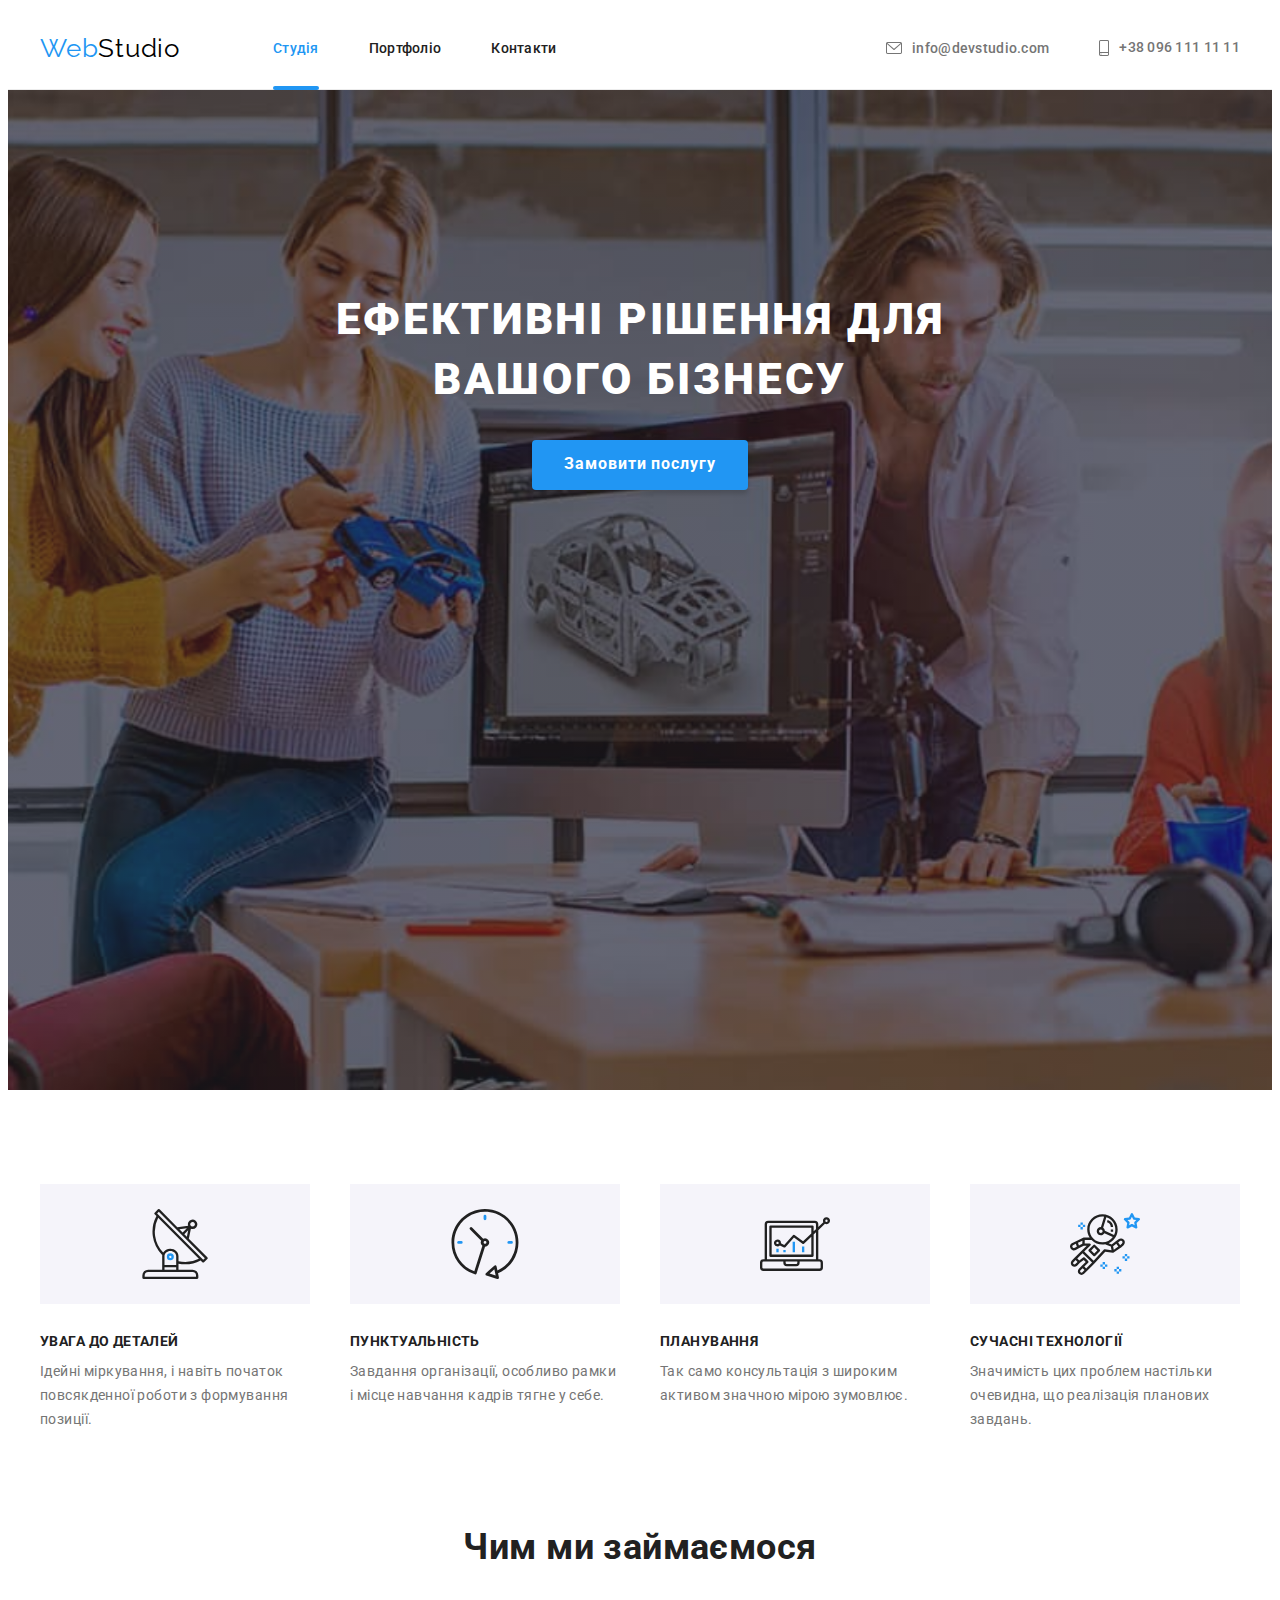
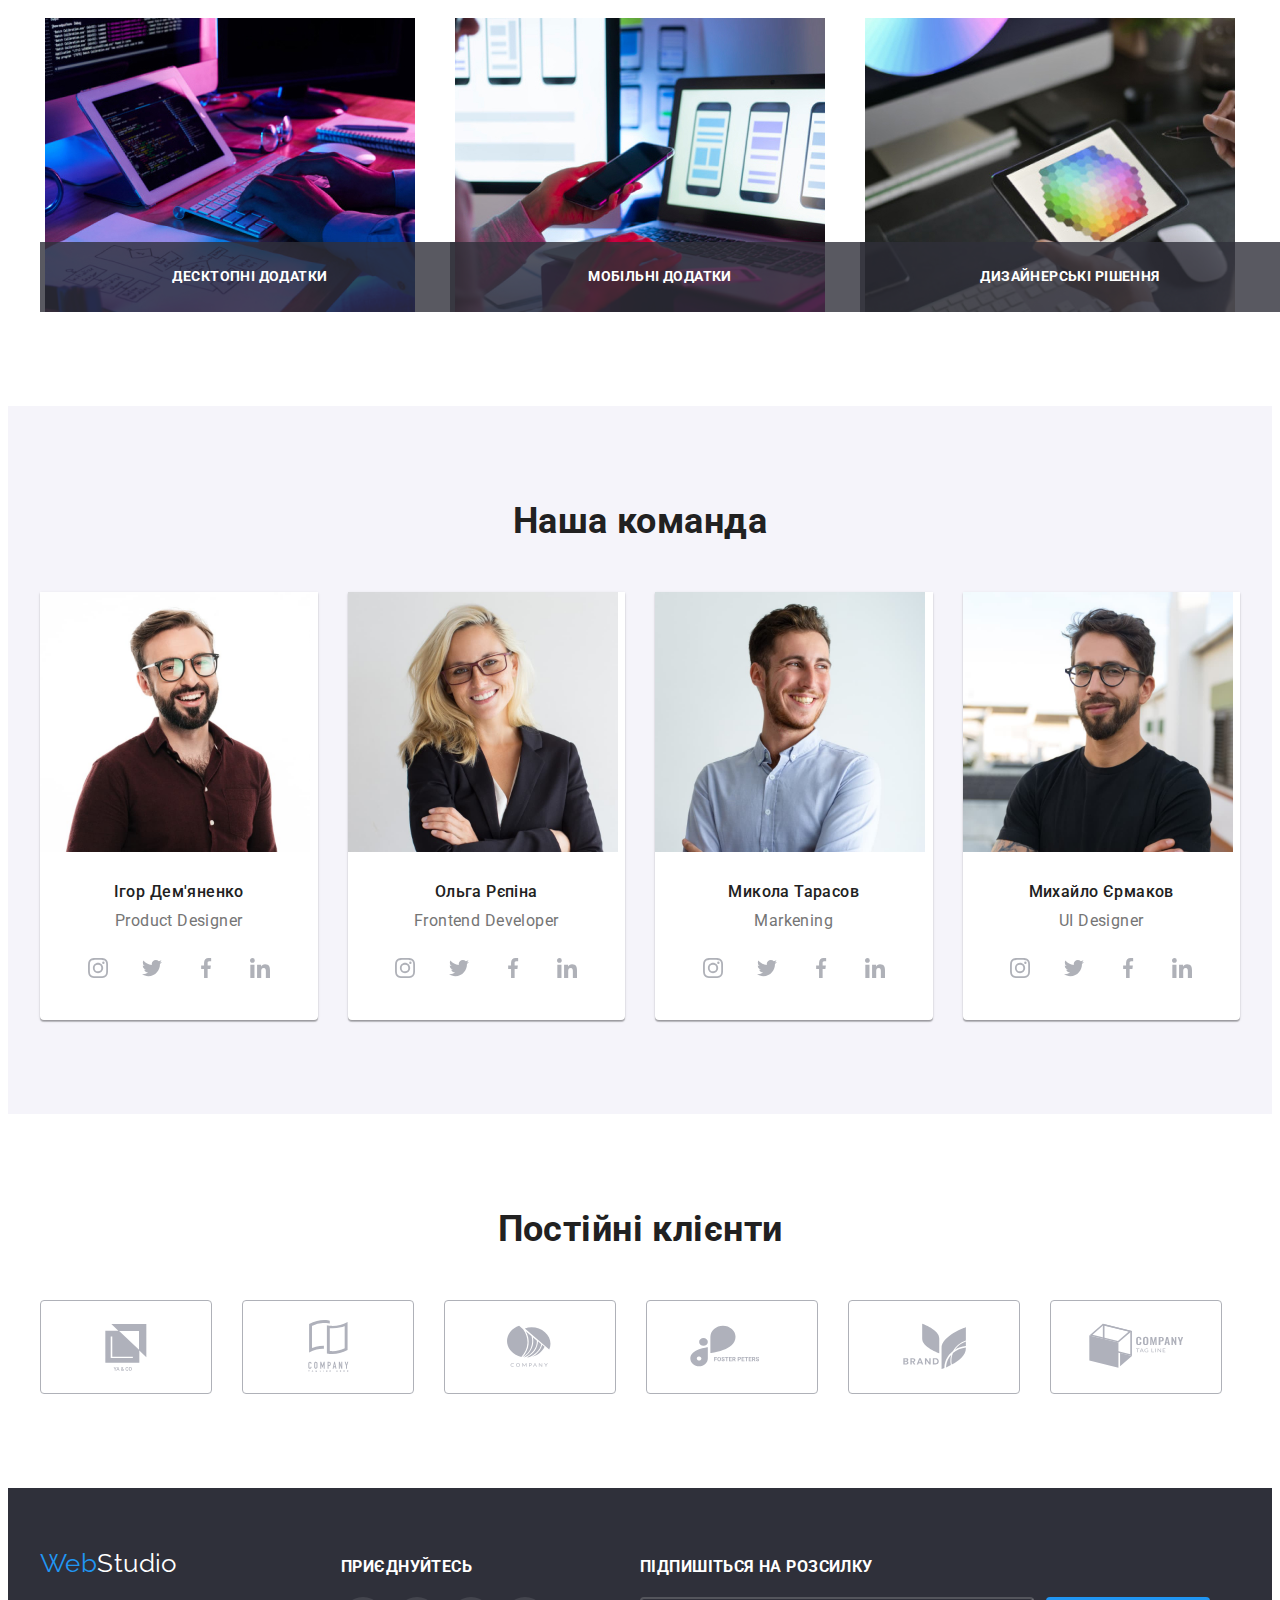
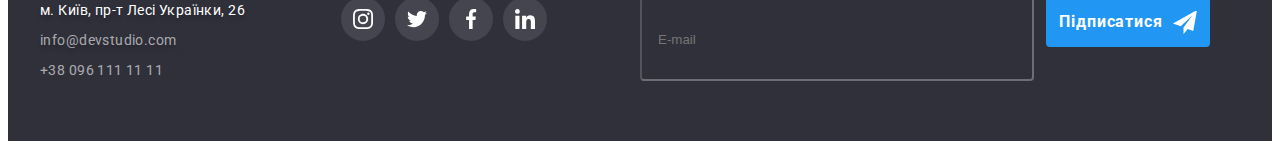
==== commit 98c194d2: "hw-06 v1.2" ====
--- a/index.html
+++ b/index.html
@@ -577,13 +577,17 @@
             </ul>
           </div>
         </div>
-        <div class="mailing-list">
+        <div class="mailing-box">
           <h3 class="mailing-title">Підпишіться на розсилку</h3>
-          <div class="mailing-box">
-            <label for="email" class="form-label">Пошта</label>
-            <input type="email" name="email" id="email" class="mailing-form" />
+          <div class="mailing-list">
+            <label><input type="email" name="email" class="mailing-form" placeholder="E-mail" />
+            </label>
+            <button type="submit" class="button-sign-up"><span class="button-sign-text">Підписатися</span>
+              <svg class="mailing-icon" width="24" height="24">
+                <use href="./images/icons.svg#icon-send"></use>
+              </svg>
+            </button>
           </div>
-          <button type="submit" class="sign-up">Підписатися</button>
         </div>
       </div>
     </footer>
@@ -591,66 +595,72 @@
     <div class="backdrop is-hidden" data-modal>
       <div class="modal">
         <button class="button-close" data-modal-close>
-          <svg class="icon-modal" width="18" height="18">
+          <svg class="icon-close" width="18" height="18">
             <use href="./images/icons.svg#icon-close-black"></use>
           </svg>
         </button>
         <div class="form-modal">
-            <p class="modal-text">Залиште свої дані, ми вам передзвонимо</p>
+          <p class="modal-text">Залиште свої дані, ми вам передзвонимо</p>
           <form action="feedback" autocomplete="on" novalidate>
             <div class="all">
-            <div class="form-field">
-              <label for="name" class="form-label">Ім'я</label>
-              <div class="wrapper-form-input">
-              <svg class="modal-icon" width="18" height="18">
-                <use href="./images/icons.svg#icon-person"></use>
-              </svg>
-              <input type="name" name="name" id="name" class="form-input" />
+              <div class="form-field">
+                <label for="name" class="form-label">Ім'я</label>
+                <div class="wrapper-form-input">
+                  <svg class="modal-icon" width="18" height="18">
+                    <use href="./images/icons.svg#icon-person"></use>
+                  </svg>
+                  <input type="text" name="name" id="name" class="form-input" autofocus />
+                </div>
+              </div>
+              <div class="form-field">
+                <label for="tel" class="form-label">Телефон</label>
+                <div class="wrapper-form-input">
+                  <svg class="modal-icon" width="18" height="18">
+                    <use href="./images/icons.svg#icon-phone"></use>
+                  </svg>
+                  <input
+                    type="tel"
+                    name="phone_number"
+                    id="tel"
+                    class="form-input"
+                  />
+                </div>
+              </div>
+              <div class="form-field">
+                <label for="email" class="form-label">Пошта</label>
+                <div class="wrapper-form-input">
+                  <svg class="modal-icon" width="18" height="18">
+                    <use href="./images/icons.svg#icon-email"></use>
+                  </svg>
+                  <input
+                    type="email"
+                    name="email"
+                    id="email"
+                    class="form-input"
+                  />
+                </div>
+              </div>
+              <div class="form-field">
+                <label for="comment" class="form-label">Коментар</label>
+                <div class="wrapper-form-textarea">
+                  <textarea
+                    name="comment"
+                    id="comment"
+                    class="textarea-input" placeholder="Введіть текст"
+                  ></textarea>
+                </div>
+              </div>
             </div>
-            </div>
-            <div class="form-field">
-              <label for="tel" class="form-label">Телефон</label>
-              <div class="wrapper-form-input">
-                <svg class="modal-icon" width="18" height="18">
-                  <use href="./images/icons.svg#icon-phone"></use>
-                </svg>
-              <input
-                type="tel"
-                name="phone_number"
-                id="tel"
-                class="form-input"
-              />
-            </div>
-            </div>
-            <div class="form-field">
-              <label for="email" class="form-label">Пошта</label>
-              <div class="wrapper-form-input">
-                <svg class="modal-icon" width="18" height="18">
-                  <use href="./images/icons.svg#icon-email"></use>
-                </svg>
-              <input type="email" name="email" id="email" class="form-input" />
-            </div>
-          </div>
-            <div class="form-field">
-              <label for="comment" class="form-label">Коментар</label>
-              <div class="wrapper-form-textarea">
-              <textarea
-                name="comment"
-                id="comment"
-                class="textarea-input"
-              ></textarea>
-            </div>
-            </div>
-          </div>
             <div class="checkbox-field">
-              <input
+              <label for="policy" class="form-policy"
+                ><input
                 type="checkbox"
                 name="policy"
                 value=""
                 id="policy"
-                class="checkbox"
-              /><label for="policy" class="form-policy"
-                >Погоджуюся з розсилкою та приймаю <a class="policy-link" href="">Умови договору</a>
+                class="modal-checkbox"
+              /><span class="modal-check"></span><span class="policy-text">Погоджуюся з розсилкою та приймаю
+                <a class="policy-link" href="">Умови договору</a></span>
               </label>
             </div>
             <button type="submit" class="modal-button">Відправити</button>
--- a/css/styles.css
+++ b/css/styles.css
@@ -470,11 +470,11 @@
 .main-block {
   display: flex;
   align-items: baseline;
-  gap: 70px;
 }
 
 .footer-block {
   min-width: 231px;
+  margin-right: 70px;
 }
 
 .adress-style {
@@ -538,6 +538,7 @@
 .join {
   display: flex;
   flex-direction: column;
+  margin-right: 93px;
 }
 
 .join-title,
@@ -579,11 +580,66 @@
 } */
 
 .mailing-box {
-  display: flex;
-}
-
-.mailing-label {
-  visibility: hidden;
+  width: 570px;
+}
+
+.mailing-list {
+  position: relative;
+  display: flex;
+} 
+
+.mailing-form {
+  width: 358px;
+  height: 50px;
+  padding: 15px 16px;
+  margin-right: 12px;
+
+  background-color: rgba(33, 150, 243, 0);
+  border-radius: 4px;
+  border-color: rgba(255, 255, 255, 0.3);
+}
+
+.mailing-form input::placeholder {
+  font-size: 16px;
+  line-height: 1.07;
+  color: rgba(255, 255, 255, 0.6);
+}
+
+.button-sign-up {
+  display: flex;
+  justify-content: center;
+  align-items: center;
+    
+  width: 200px;
+  height: 50px;
+
+  border: none;
+  border-radius: 4px;
+  background: var(--accent-color);
+  cursor: pointer;
+
+  font-family: inherit;
+  font-weight: 700;
+  font-size: 16px;
+  line-height: 1.6;
+  letter-spacing: 0.06em;
+  color: var(--primery-white-color);
+  fill: currentColor;
+
+  transition-property: color, background-color;
+  transition-duration: 250ms;
+  transition-timing-function: cubic-bezier(0.4, 0, 0.2, 1);
+}
+
+.button-sign-up:hover,
+.button-sign-up:focus {
+  color: var(--primery-black-color);
+  background-color: var(--background-white-color);
+
+}
+
+.button-sign-text {
+  margin-right: 10px;
 }
 
 /* portfolio */
@@ -769,11 +825,20 @@
   border: 1px solid rgba(0, 0, 0, 0.1);
   cursor: pointer;
   border-radius: 50%;
-}
-
-.icon-modal {
+
+  transition-property: fill;
+  transition-duration: 250ms;
+  transition-timing-function: cubic-bezier(0.4, 0, 0.2, 1);
+}
+
+.icon-close {
   width: 100%;
   height: 100%;
+}
+
+.button-close:hover,
+.button-close:focus {
+  fill: var(--accent-color);
 }
 
 .form-modal {
@@ -820,6 +885,10 @@
 
   border: 1px solid rgba(33, 33, 33, 0.2);
   border-radius: 4px;
+
+  transition-property: border;
+  transition-duration: 250ms;
+  transition-timing-function: cubic-bezier(0.4, 0, 0.2, 1);
 }
 
 .form-input {
@@ -827,6 +896,7 @@
   margin-left: 12px;
   padding: 0;
   border: 0;
+  outline: none;
 }
 
 .wrapper-form-textarea {
@@ -838,6 +908,17 @@
 
   border: 1px solid rgba(33, 33, 33, 0.2);
   border-radius: 4px;
+
+  transition-property: border;
+  transition-duration: 250ms;
+  transition-timing-function: cubic-bezier(0.4, 0, 0.2, 1);
+
+}
+
+.modal-icon {
+  transition-property: fill;
+  transition-duration: 250ms;
+  transition-timing-function: cubic-bezier(0.4, 0, 0.2, 1);
 }
 
 .textarea-input {
@@ -846,21 +927,48 @@
   min-height: 96px;
   border: 0;
   padding: 0;
+  outline: none;
+}
+
+
+.textarea-input input::placeholder {
+ font-size: 12px;
+  line-height: 14px;
+  letter-spacing: 1.01;
+  color: rgba(117, 117, 117, 0.5);
 }
 
 .checkbox-field {
   display: flex;
   justify-content: center;
-  align-items: center;
+  align-items: center; 
   margin-top: 20px;
   margin-bottom: 30px;
 }
 
 .form-policy {
-  margin-left: 8.38px;
+  display: flex;
+  justify-content: center;
+  align-items: center;
+}
+
+.modal-checkbox {
+  display: inline-block;
+  width: 16px;
+  height: 15px;
+  border: 1px solid rgba(0, 0, 0, 1)
+
+}
+
+.modal-checkbox:checked + .modal-check {
+background-image: background-image: url("data:image/svg+xml,%3Csvg width='13' height='10' viewBox='0 0 13 10' fill='none' xmlns='http://www.w3.org/2000/svg'%3E%3Cpath d='M1.95703 4.75166L1.88825 4.68604L1.81923 4.75141L0.93123 5.59258L0.854858 5.66492L0.930974 5.73753L4.42671 9.07236L4.49574 9.1382L4.56476 9.07236L12.069 1.91352L12.1449 1.84116L12.069 1.76881L11.1873 0.927644L11.1183 0.861826L11.0493 0.927611L4.49577 7.17353L1.95703 4.75166Z' fill='white' stroke='white' stroke-width='0.2'/%3E%3C/svg%3E%0A");
+}
+
+.policy-text {
+  padding-left: 7px;
   line-height: 1.71;
 
-  color: #757575;
+  color: var(--primery-text-color);
 }
 
 .policy-link {
@@ -870,7 +978,7 @@
   line-height: 1.71;
 
   text-decoration-line: underline;
-  color: #2196f3;
+  color: var(--accent-color);
 }
 
 .modal-button {
@@ -897,3 +1005,14 @@
 
   color: var(--primery-white-color);
 }
+
+.wrapper-form-input:hover,
+.wrapper-form-input:focus,
+.wrapper-form-textarea:hover,
+.wrapper-form-textarea:focus,
+.modal-icon:hover,
+.modal-icon:focus {
+  border: 1px solid var(--accent-color);
+  fill: var(--accent-color);
+}
+
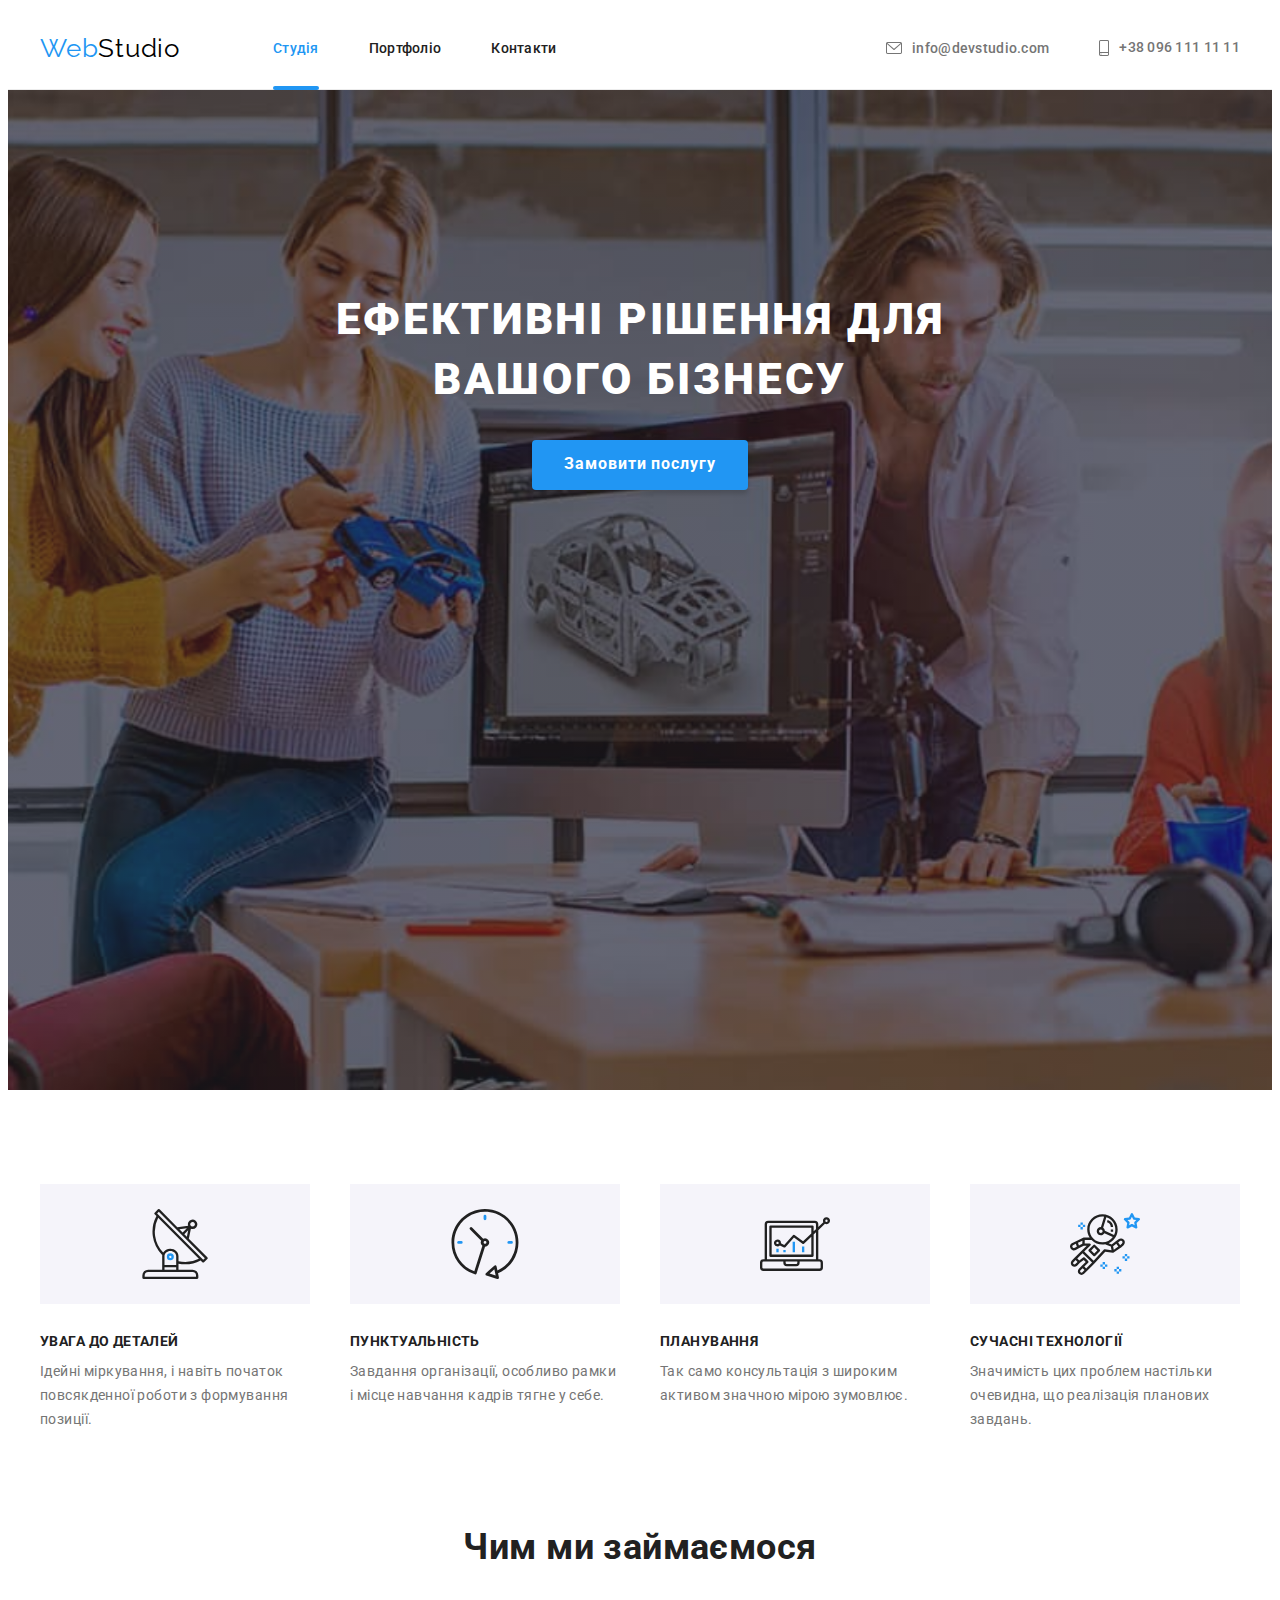
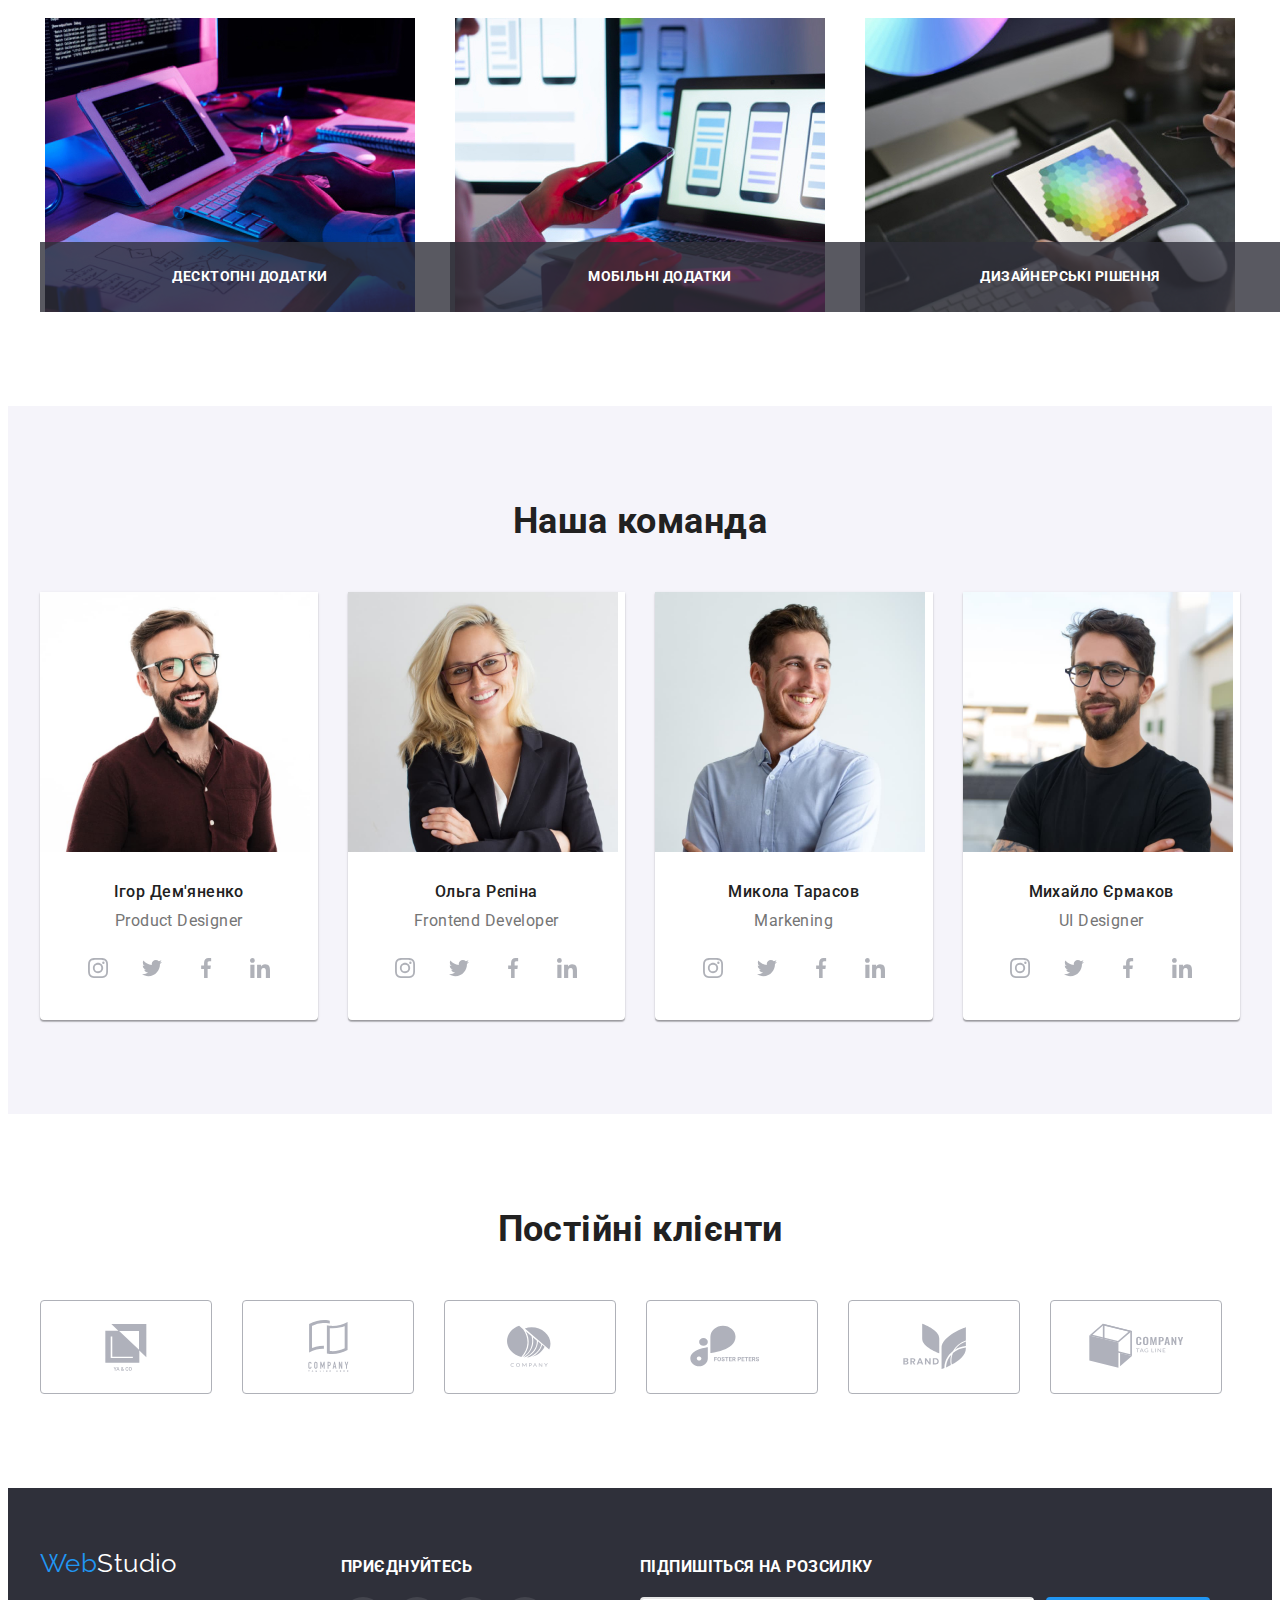
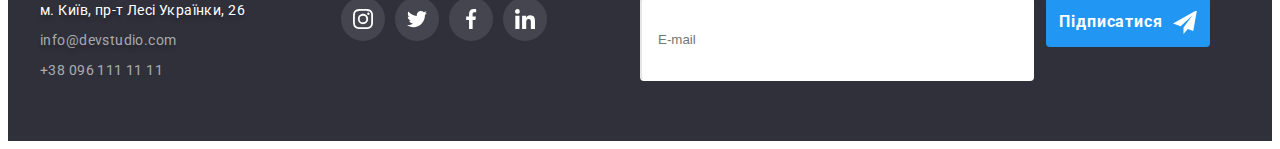
==== commit 41d2146b: "hw-06 v1.4" ====
--- a/index.html
+++ b/index.html
@@ -579,15 +579,22 @@
         </div>
         <div class="mailing-box">
           <h3 class="mailing-title">Підпишіться на розсилку</h3>
-          <div class="mailing-list">
-            <label><input type="email" name="email" class="mailing-form" placeholder="E-mail" />
-            </label>
-            <button type="submit" class="button-sign-up"><span class="button-sign-text">Підписатися</span>
-              <svg class="mailing-icon" width="24" height="24">
-                <use href="./images/icons.svg#icon-send"></use>
-              </svg>
-            </button>
-          </div>
+            <form class="mailing-list">
+              <label
+                ><input
+                  type="email"
+                  name="email"
+                  class="mailing-form"
+                  placeholder="E-mail"
+                />
+              </label>
+              <button type="submit" class="button-sign-up">
+                <span class="button-sign-text">Підписатися</span>
+                <svg class="mailing-icon" width="24" height="24">
+                  <use href="./images/icons.svg#icon-send"></use>
+                </svg>
+              </button>
+            </form>
         </div>
       </div>
     </footer>
@@ -601,44 +608,44 @@
         </button>
         <div class="form-modal">
           <p class="modal-text">Залиште свої дані, ми вам передзвонимо</p>
-          <form action="feedback" autocomplete="on" novalidate>
+          <form action="feedback" autocomplete="on">
             <div class="all">
               <div class="form-field">
                 <label for="name" class="form-label">Ім'я</label>
                 <div class="wrapper-form-input">
+                  <input type="text" name="name" id="name" class="form-input" required />
                   <svg class="modal-icon" width="18" height="18">
                     <use href="./images/icons.svg#icon-person"></use>
                   </svg>
-                  <input type="text" name="name" id="name" class="form-input" autofocus />
                 </div>
               </div>
               <div class="form-field">
                 <label for="tel" class="form-label">Телефон</label>
                 <div class="wrapper-form-input">
-                  <svg class="modal-icon" width="18" height="18">
-                    <use href="./images/icons.svg#icon-phone"></use>
-                  </svg>
                   <input
                     type="tel"
                     name="phone_number"
                     id="tel"
-                    class="form-input"
+                    class="form-input" required
                   />
+                  <svg class="modal-icon" width="18" height="18">
+                    <use href="./images/icons.svg#icon-phone"></use>
+                  </svg>
                 </div>
               </div>
               <div class="form-field">
                 <label for="email" class="form-label">Пошта</label>
                 <div class="wrapper-form-input">
-                  <svg class="modal-icon" width="18" height="18">
-                    <use href="./images/icons.svg#icon-email"></use>
-                  </svg>
                   <input
                     type="email"
                     name="email"
                     id="email"
-                    class="form-input"
+                    class="form-input" required
                   />
-                </div>
+                  <svg class="modal-icon" width="18" height="18">
+                    <use href="./images/icons.svg#icon-email"></use>
+                  </svg>
+                  </div>
               </div>
               <div class="form-field">
                 <label for="comment" class="form-label">Коментар</label>
@@ -646,7 +653,7 @@
                   <textarea
                     name="comment"
                     id="comment"
-                    class="textarea-input" placeholder="Введіть текст"
+                    class="textarea-input" placeholder="Введіть текст" required
                   ></textarea>
                 </div>
               </div>
--- a/css/styles.css
+++ b/css/styles.css
@@ -594,7 +594,6 @@
   padding: 15px 16px;
   margin-right: 12px;
 
-  background-color: rgba(33, 150, 243, 0);
   border-radius: 4px;
   border-color: rgba(255, 255, 255, 0.3);
 }
@@ -805,8 +804,7 @@
   left: 50%;
 
   min-width: 528px;
-  min-height: 581px;
-  padding: 8px;
+  padding: 40px;
   text-align: end;
 
   background-color: #ffffff;
@@ -819,6 +817,9 @@
 }
 
 .button-close {
+  position: absolute;
+  top: 8px;
+  right: 8px;
   width: 30px;
   height: 30px;
   background: #ffffff;
@@ -842,11 +843,9 @@
 }
 
 .form-modal {
-  width: 448px;
-  margin-top: 2px;
   margin-right: auto;
   margin-left: auto;
-  outline: 1px solid tomato;
+  /* outline: 1px solid tomato; */
 }
 
 .modal-text {
@@ -867,6 +866,10 @@
   margin-bottom: 10px;
 }
 
+.form-field:last-child {
+  margin-bottom: 0;
+}
+
 .form-label {
   margin-bottom: 4px;
   font-size: 12px;
@@ -877,12 +880,18 @@
 }
 
 .wrapper-form-input {
-  display: flex;
-  justify-content: center;
-  align-items: center;
-  padding: 10px 11px;
+  position: relative;
+  /* display: flex;
+  justify-content: center;
+  align-items: center; */
+}
+
+.form-input {
+  display: block;
+  width: 100%;
   height: 40px;
-
+  
+  padding: 11px 12px 11px 42px; 
   border: 1px solid rgba(33, 33, 33, 0.2);
   border-radius: 4px;
 
@@ -891,20 +900,27 @@
   transition-timing-function: cubic-bezier(0.4, 0, 0.2, 1);
 }
 
-.form-input {
+.modal-icon {
+  position: absolute;
+  top: 11px;
+  left: 12px;
+  fill: var(--primery-black-color);
+  transition-property: fill;
+  transition-duration: 250ms;
+  transition-timing-function: cubic-bezier(0.4, 0, 0.2, 1);
+}
+
+.wrapper-form-textarea {
+  display: flex;
+  justify-content: center;
+  align-items: center;
+}
+
+.textarea-input {
+  resize: none;
   width: 100%;
-  margin-left: 12px;
-  padding: 0;
-  border: 0;
-  outline: none;
-}
-
-.wrapper-form-textarea {
-  display: flex;
-  justify-content: center;
-  align-items: center;
-  padding: 11px 15px;
   min-height: 120px;
+  padding: 11px 15px; 
 
   border: 1px solid rgba(33, 33, 33, 0.2);
   border-radius: 4px;
@@ -915,24 +931,9 @@
 
 }
 
-.modal-icon {
-  transition-property: fill;
-  transition-duration: 250ms;
-  transition-timing-function: cubic-bezier(0.4, 0, 0.2, 1);
-}
-
-.textarea-input {
-  resize: vertical;
-  width: 416px;
-  min-height: 96px;
-  border: 0;
-  padding: 0;
-  outline: none;
-}
-
 
 .textarea-input input::placeholder {
- font-size: 12px;
+  font-size: 12px;
   line-height: 14px;
   letter-spacing: 1.01;
   color: rgba(117, 117, 117, 0.5);
@@ -949,19 +950,29 @@
 .form-policy {
   display: flex;
   justify-content: center;
-  align-items: center;
+  align-items: center;outline: ;
 }
 
 .modal-checkbox {
+  appearance: none;
+}
+
+.modal-check {
   display: inline-block;
   width: 16px;
   height: 15px;
-  border: 1px solid rgba(0, 0, 0, 1)
-
+  border: 2px solid var(--primery-black-color);
+  border-radius: 2px;
+
+	background-position: center;
+	background-repeat: no-repeat;
 }
 
 .modal-checkbox:checked + .modal-check {
-background-image: background-image: url("data:image/svg+xml,%3Csvg width='13' height='10' viewBox='0 0 13 10' fill='none' xmlns='http://www.w3.org/2000/svg'%3E%3Cpath d='M1.95703 4.75166L1.88825 4.68604L1.81923 4.75141L0.93123 5.59258L0.854858 5.66492L0.930974 5.73753L4.42671 9.07236L4.49574 9.1382L4.56476 9.07236L12.069 1.91352L12.1449 1.84116L12.069 1.76881L11.1873 0.927644L11.1183 0.861826L11.0493 0.927611L4.49577 7.17353L1.95703 4.75166Z' fill='white' stroke='white' stroke-width='0.2'/%3E%3C/svg%3E%0A");
+ background-color: var(--accent-color); 
+ border: 2px solid var(--accent-color);
+ background-image: url("data:image/svg+xml,%3Csvg width='16' height='15' viewBox='0 0 16 15' fill='none' xmlns='http://www.w3.org/2000/svg'%3E%3Crect width='16' height='15' rx='2' fill='%232196F3'/%3E%3Cpath d='M3.95703 7.75166L3.88825 7.68604L3.81923 7.75141L2.93123 8.59258L2.85486 8.66492L2.93097 8.73753L6.42671 12.0724L6.49574 12.1382L6.56476 12.0724L14.069 4.91352L14.1449 4.84116L14.069 4.76881L13.1873 3.92764L13.1183 3.86183L13.0493 3.92761L6.49577 10.1735L3.95703 7.75166Z' fill='white' stroke='white' stroke-width='0.2'/%3E%3C/svg%3E%0A");
+ background-origin: border-box;
 }
 
 .policy-text {
@@ -985,7 +996,6 @@
   display: block;
   margin-right: auto;
   margin-left: auto;
-  margin-bottom: 32px;
   padding: 0;
   width: 200px;
   height: 50px;
@@ -1006,13 +1016,12 @@
   color: var(--primery-white-color);
 }
 
-.wrapper-form-input:hover,
-.wrapper-form-input:focus,
-.wrapper-form-textarea:hover,
-.wrapper-form-textarea:focus,
-.modal-icon:hover,
-.modal-icon:focus {
+.form-input:focus,
+.textarea-input:focus {
+  outline: none; 
   border: 1px solid var(--accent-color);
+}
+
+.form-input:focus + .modal-icon {
   fill: var(--accent-color);
-}
-
+}